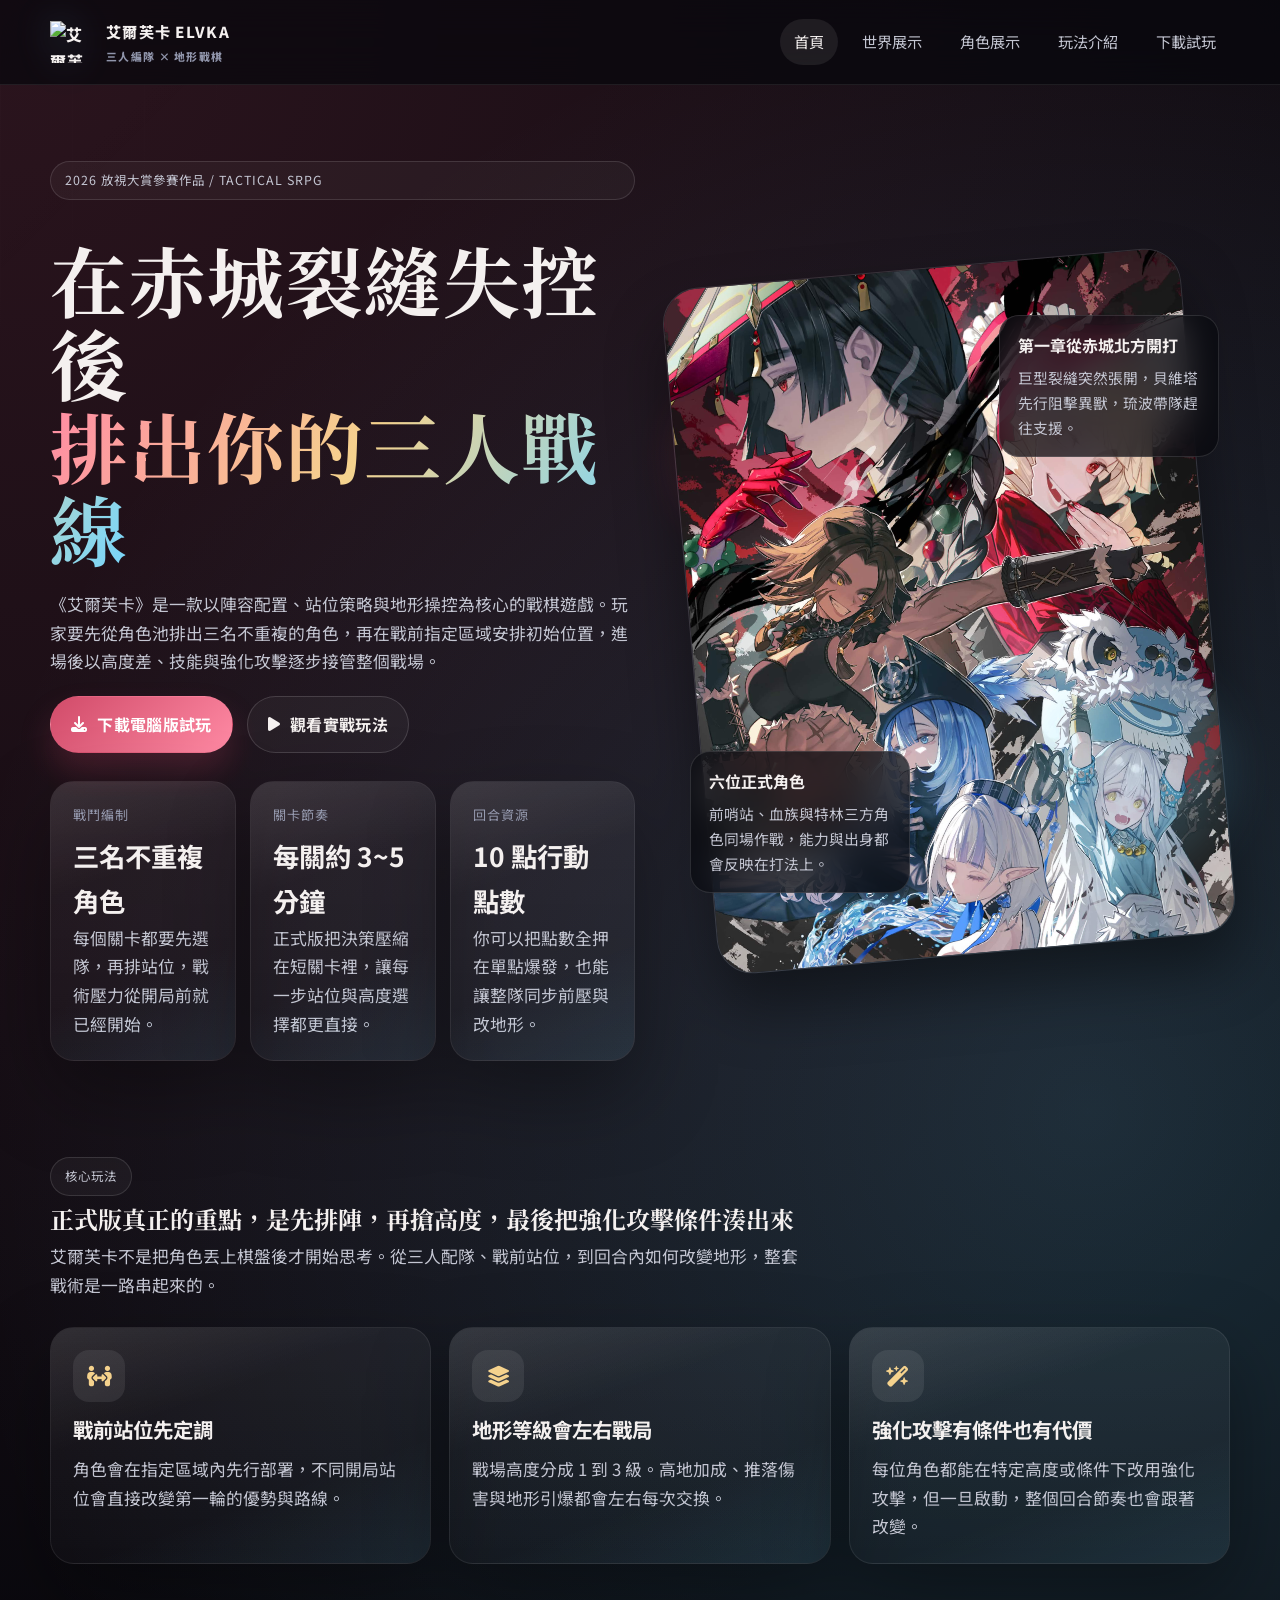
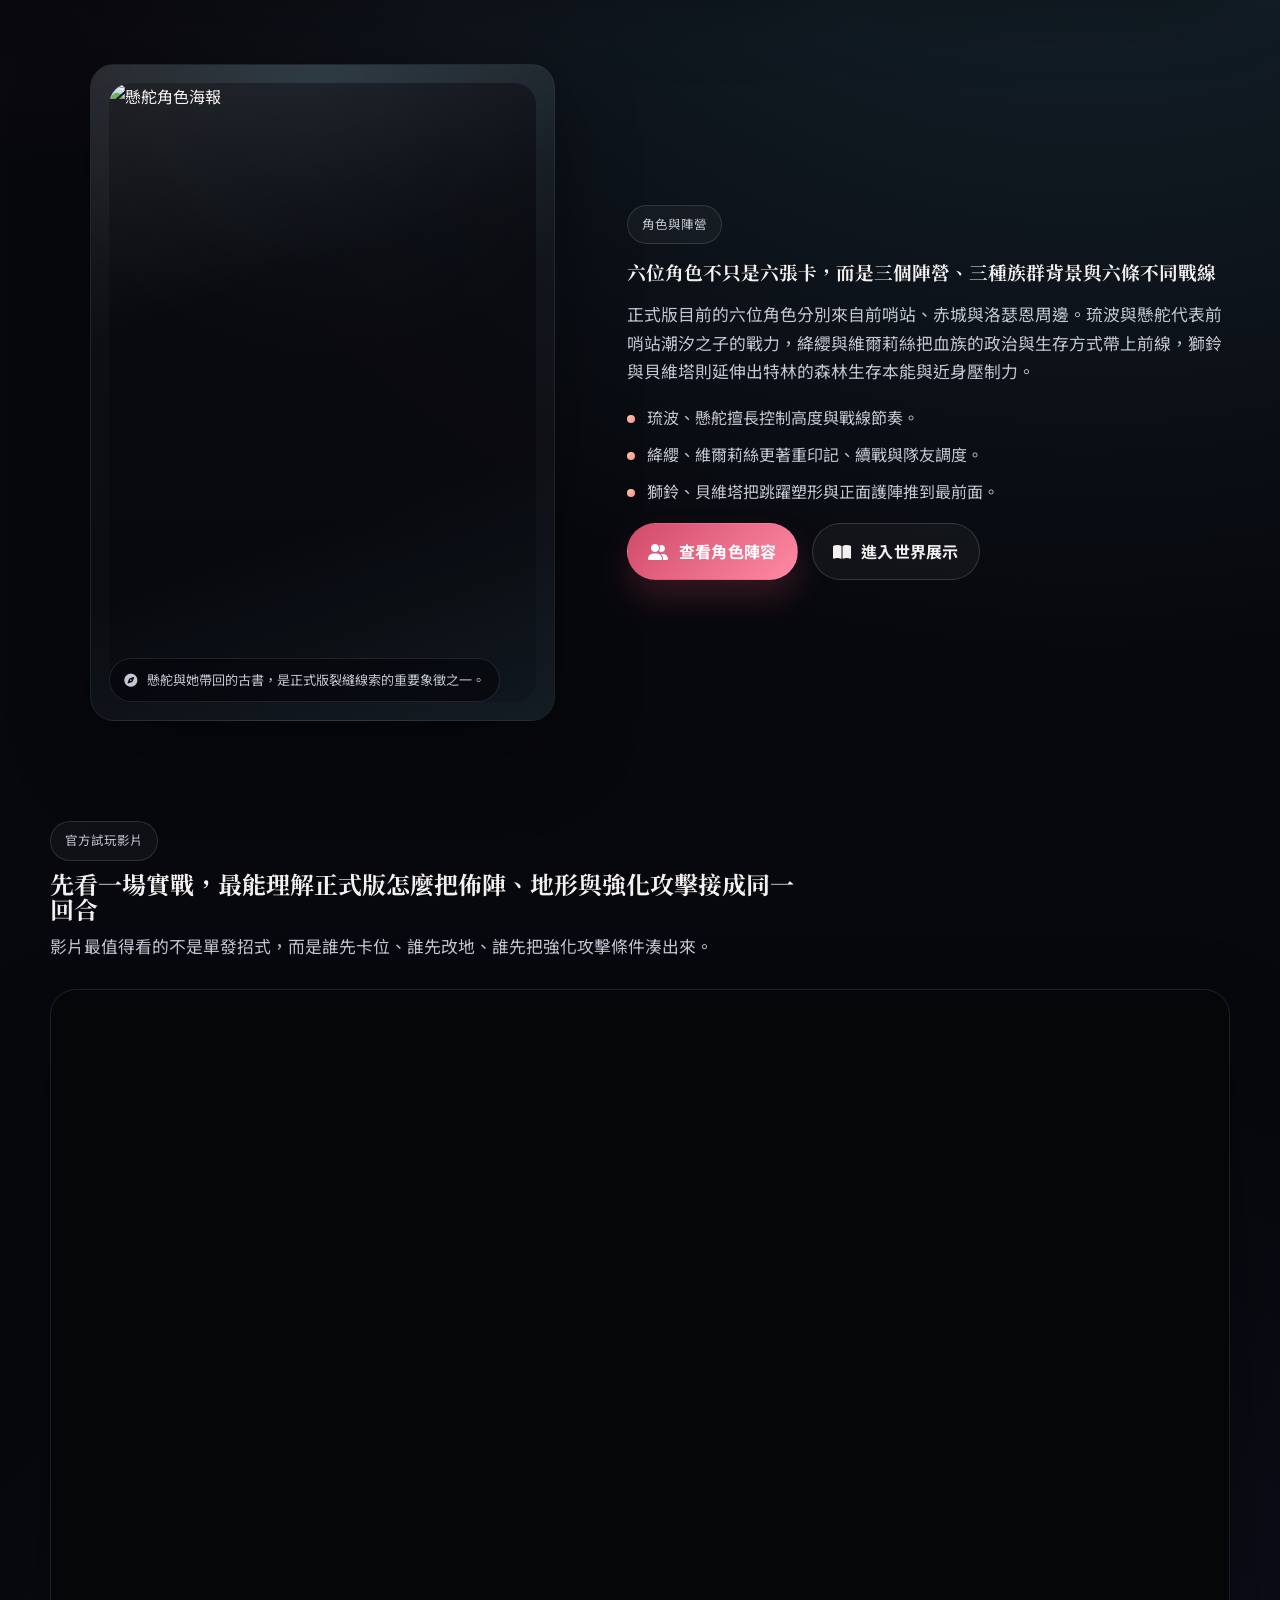
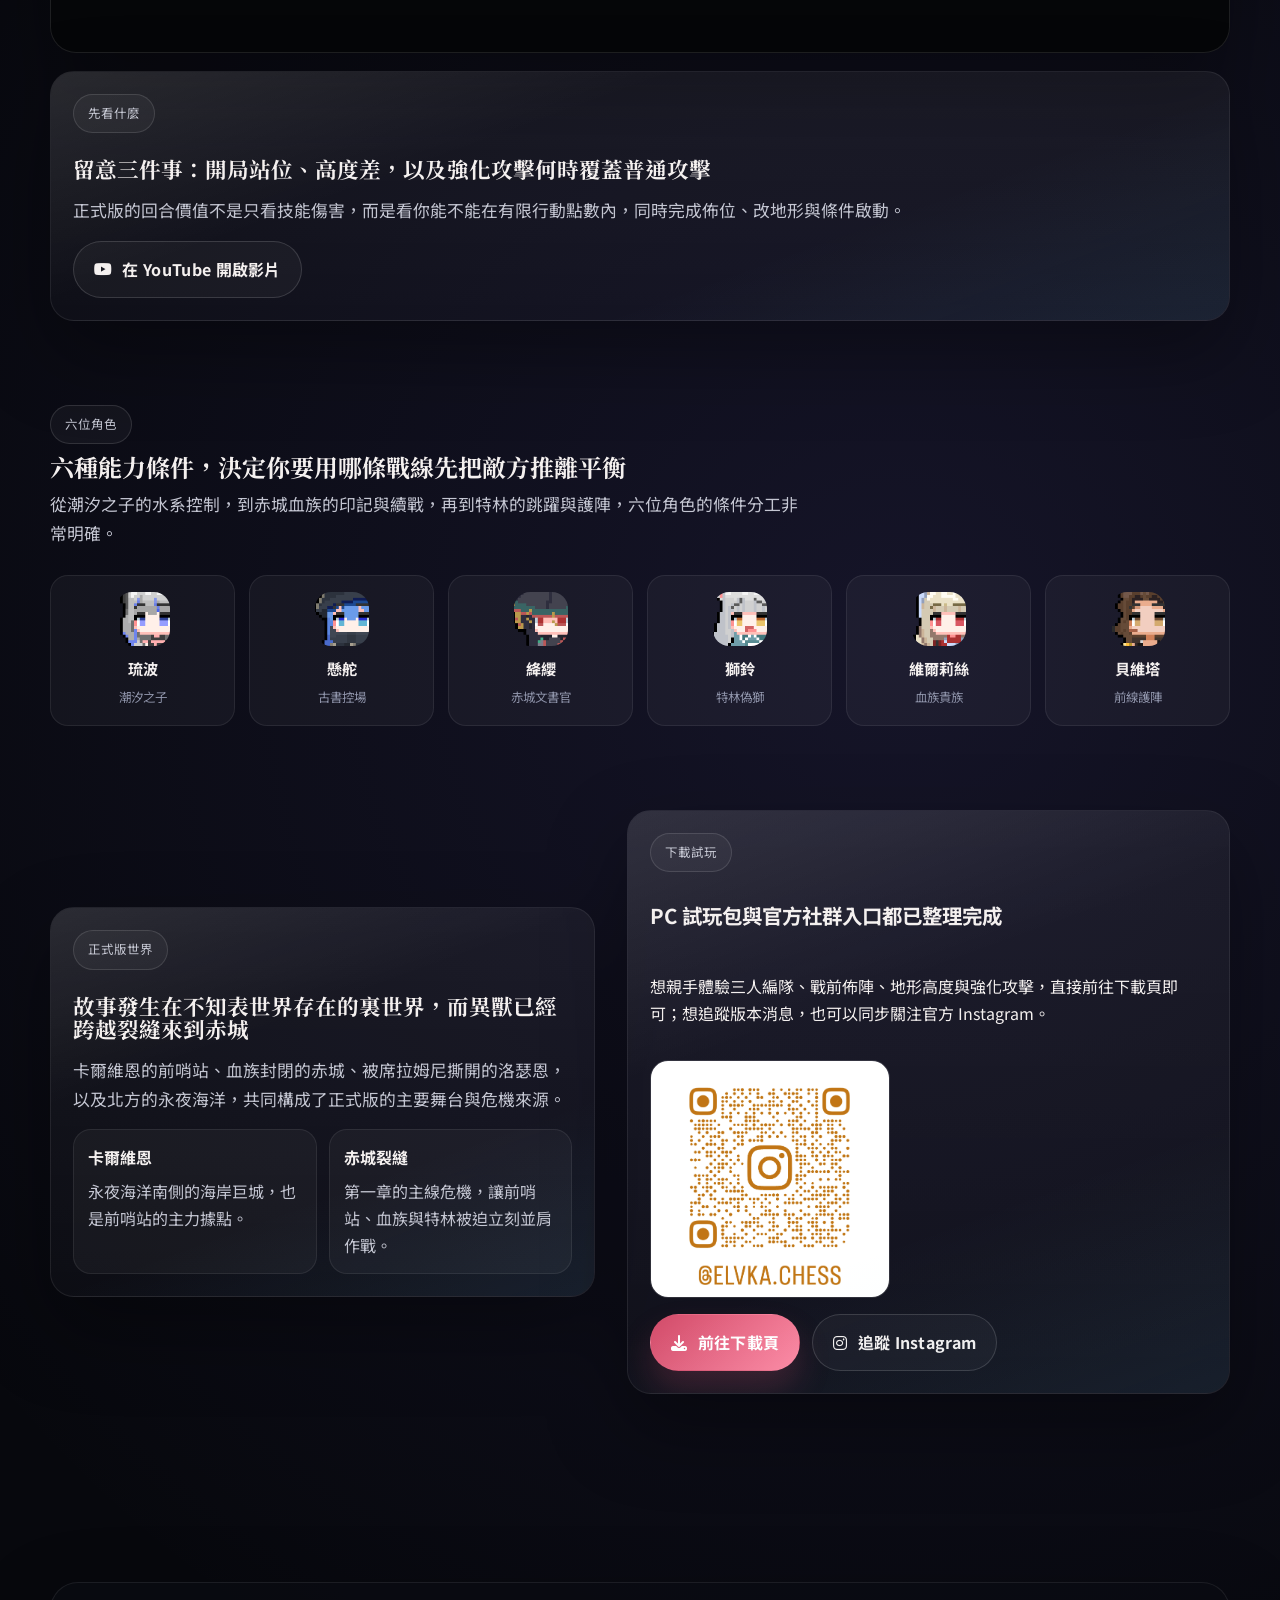
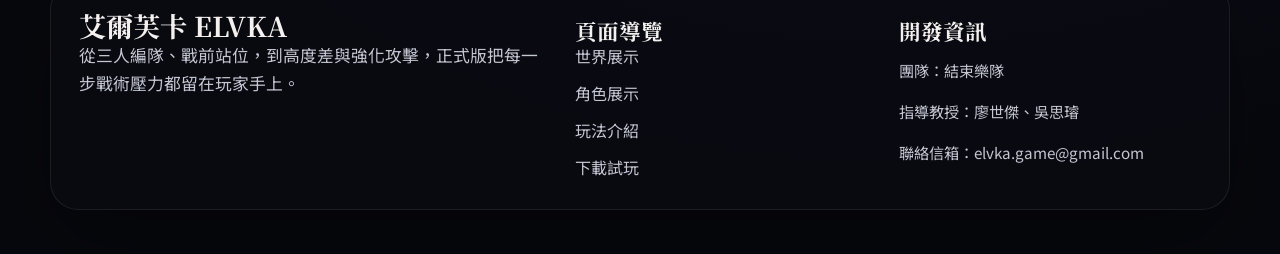
==== html/index.html @ 0c8f076e "更新" ====
<!DOCTYPE html>
<html lang="zh-TW">
<head>
    <meta charset="UTF-8">
    <meta name="viewport" content="width=device-width, initial-scale=1.0">
    <title>艾爾芙卡 | 三人編隊、站位策略與地形操控的戰棋遊戲</title>
    <meta name="description" content="艾爾芙卡是以三人編隊、戰前站位、地形高度、強化攻擊與行動點數為核心的 PC 戰棋遊戲，故事從赤城北方的巨型裂縫爆發開始。">
    <link rel="icon" href="favicon.ico">
    <link rel="stylesheet" href="assets/css/elvka-refresh.css">
    <link rel="stylesheet" href="https://cdnjs.cloudflare.com/ajax/libs/font-awesome/6.7.2/css/all.min.css">
</head>
<body class="site-body home-page">
    <div class="site-shell">
        <header class="site-header">
            <div class="container header-inner">
                <a class="brand" href="index.html">
                    <img src="assets/images/logo.png" alt="艾爾芙卡標誌">
                    <span class="brand-text">
                        <span class="brand-title">艾爾芙卡 ELVKA</span>
                        <span class="brand-subtitle">三人編隊 × 地形戰棋</span>
                    </span>
                </a>
                <nav class="site-nav" aria-label="主要導覽">
                    <a class="is-active" href="index.html">首頁</a>
                    <a href="world.html">世界展示</a>
                    <a href="characters.html">角色展示</a>
                    <a href="gameplay.html">玩法介紹</a>
                    <a href="download.html">下載試玩</a>
                </nav>
            </div>
        </header>

        <main>
            <section class="hero-section">
                <div class="container hero-grid">
                    <div class="hero-copy">
                        <span class="eyebrow">2026 放視大賞參賽作品 / Tactical SRPG</span>
                        <h1 class="display-title">在赤城裂縫失控後<br><span class="accent">排出你的三人戰線</span></h1>
                        <p class="lead-copy">《艾爾芙卡》是一款以陣容配置、站位策略與地形操控為核心的戰棋遊戲。玩家要先從角色池排出三名不重複的角色，再在戰前指定區域安排初始位置，進場後以高度差、技能與強化攻擊逐步接管整個戰場。</p>
                        <div class="hero-actions">
                            <a class="btn" href="download.html"><i class="fa-solid fa-download"></i>下載電腦版試玩</a>
                            <a class="btn btn-secondary" href="gameplay.html"><i class="fa-solid fa-play"></i>觀看實戰玩法</a>
                        </div>
                        <div class="stat-strip">
                            <article class="stat-card">
                                <div class="stat-label">戰鬥編制</div>
                                <div class="stat-value">三名不重複角色</div>
                                <p class="lead-copy">每個關卡都要先選隊，再排站位，戰術壓力從開局前就已經開始。</p>
                            </article>
                            <article class="stat-card">
                                <div class="stat-label">關卡節奏</div>
                                <div class="stat-value">每關約 3~5 分鐘</div>
                                <p class="lead-copy">正式版把決策壓縮在短關卡裡，讓每一步站位與高度選擇都更直接。</p>
                            </article>
                            <article class="stat-card">
                                <div class="stat-label">回合資源</div>
                                <div class="stat-value">10 點行動點數</div>
                                <p class="lead-copy">你可以把點數全押在單點爆發，也能讓整隊同步前壓與改地形。</p>
                            </article>
                        </div>
                    </div>

                    <div class="visual-stage" aria-label="艾爾芙卡主視覺">
                        <div class="visual-frame">
                            <img src="assets/images/elvka/hero-main.jpg" alt="艾爾芙卡六位角色主視覺">
                        </div>
                        <aside class="floating-note is-top">
                            <strong>第一章從赤城北方開打</strong>
                            <p>巨型裂縫突然張開，貝維塔先行阻擊異獸，琉波帶隊趕往支援。</p>
                        </aside>
                        <aside class="floating-note is-bottom">
                            <strong>六位正式角色</strong>
                            <p>前哨站、血族與特林三方角色同場作戰，能力與出身都會反映在打法上。</p>
                        </aside>
                    </div>
                </div>
            </section>

            <section class="section">
                <div class="container">
                    <div class="section-heading">
                        <span class="section-kicker">核心玩法</span>
                        <h2>正式版真正的重點，是先排陣，再搶高度，最後把強化攻擊條件湊出來</h2>
                        <p>艾爾芙卡不是把角色丟上棋盤後才開始思考。從三人配隊、戰前站位，到回合內如何改變地形，整套戰術是一路串起來的。</p>
                    </div>

                    <div class="feature-grid">
                        <article class="info-card">
                            <div class="card-icon"><i class="fa-solid fa-people-arrows-left-right"></i></div>
                            <h3>戰前站位先定調</h3>
                            <p>角色會在指定區域內先行部署，不同開局站位會直接改變第一輪的優勢與路線。</p>
                        </article>
                        <article class="info-card">
                            <div class="card-icon"><i class="fa-solid fa-layer-group"></i></div>
                            <h3>地形等級會左右戰局</h3>
                            <p>戰場高度分成 1 到 3 級。高地加成、推落傷害與地形引爆都會左右每次交換。</p>
                        </article>
                        <article class="info-card">
                            <div class="card-icon"><i class="fa-solid fa-wand-magic-sparkles"></i></div>
                            <h3>強化攻擊有條件也有代價</h3>
                            <p>每位角色都能在特定高度或條件下改用強化攻擊，但一旦啟動，整個回合節奏也會跟著改變。</p>
                        </article>
                    </div>
                </div>
            </section>

            <section class="section">
                <div class="container feature-split">
                    <div class="media-stack">
                        <figure class="art-card poster-card-full">
                            <img src="assets/images/elvka/xuanduo-poster.jpg" alt="懸舵角色海報">
                            <figcaption class="art-caption"><i class="fa-solid fa-compass"></i>懸舵與她帶回的古書，是正式版裂縫線索的重要象徵之一。</figcaption>
                        </figure>
                    </div>

                    <div class="media-copy">
                        <span class="section-kicker">角色與陣營</span>
                        <h3>六位角色不只是六張卡，而是三個陣營、三種族群背景與六條不同戰線</h3>
                        <p>正式版目前的六位角色分別來自前哨站、赤城與洛瑟恩周邊。琉波與懸舵代表前哨站潮汐之子的戰力，絳纓與維爾莉絲把血族的政治與生存方式帶上前線，獅鈴與貝維塔則延伸出特林的森林生存本能與近身壓制力。</p>
                        <ul class="bullet-list">
                            <li>琉波、懸舵擅長控制高度與戰線節奏。</li>
                            <li>絳纓、維爾莉絲更著重印記、續戰與隊友調度。</li>
                            <li>獅鈴、貝維塔把跳躍塑形與正面護陣推到最前面。</li>
                        </ul>
                        <div class="hero-actions">
                            <a class="btn" href="characters.html"><i class="fa-solid fa-user-group"></i>查看角色陣容</a>
                            <a class="btn btn-secondary" href="world.html"><i class="fa-solid fa-book-open"></i>進入世界展示</a>
                        </div>
                    </div>
                </div>
            </section>

            <section class="section">
                <div class="container">
                    <div class="section-heading">
                        <span class="section-kicker">官方試玩影片</span>
                        <h2>先看一場實戰，最能理解正式版怎麼把佈陣、地形與強化攻擊接成同一回合</h2>
                        <p>影片最值得看的不是單發招式，而是誰先卡位、誰先改地、誰先把強化攻擊條件湊出來。</p>
                    </div>

                    <div class="video-showcase">
                        <div class="video-frame">
                            <iframe src="https://www.youtube-nocookie.com/embed/glb0d_-3Oug?rel=0" title="艾爾芙卡官方試玩影片" allow="accelerometer; autoplay; clipboard-write; encrypted-media; gyroscope; picture-in-picture" allowfullscreen></iframe>
                        </div>
                        <article class="surface-panel">
                            <span class="section-kicker">先看什麼</span>
                            <h3 class="panel-title">留意三件事：開局站位、高度差，以及強化攻擊何時覆蓋普通攻擊</h3>
                            <p class="lead-copy">正式版的回合價值不是只看技能傷害，而是看你能不能在有限行動點數內，同時完成佈位、改地形與條件啟動。</p>
                            <div class="hero-actions">
                                <a class="btn btn-secondary" href="https://www.youtube.com/watch?v=glb0d_-3Oug" target="_blank" rel="noreferrer"><i class="fa-brands fa-youtube"></i>在 YouTube 開啟影片</a>
                            </div>
                        </article>
                    </div>
                </div>
            </section>

            <section class="section">
                <div class="container">
                    <div class="section-heading">
                        <span class="section-kicker">六位角色</span>
                        <h2>六種能力條件，決定你要用哪條戰線先把敵方推離平衡</h2>
                        <p>從潮汐之子的水系控制，到赤城血族的印記與續戰，再到特林的跳躍與護陣，六位角色的條件分工非常明確。</p>
                    </div>

                    <div class="character-strip">
                        <article class="character-chip">
                            <img src="assets/images/elvka/heads/liubo_head.png" alt="琉波頭像">
                            <strong>琉波</strong>
                            <span>潮汐之子</span>
                        </article>
                        <article class="character-chip">
                            <img src="assets/images/elvka/heads/xuanduo_head.png" alt="懸舵頭像">
                            <strong>懸舵</strong>
                            <span>古書控場</span>
                        </article>
                        <article class="character-chip">
                            <img src="assets/images/elvka/heads/jiangying_head.png" alt="絳纓頭像">
                            <strong>絳纓</strong>
                            <span>赤城文書官</span>
                        </article>
                        <article class="character-chip">
                            <img src="assets/images/elvka/heads/shirin_head.png" alt="獅鈴頭像">
                            <strong>獅鈴</strong>
                            <span>特林偽獅</span>
                        </article>
                        <article class="character-chip">
                            <img src="assets/images/elvka/heads/vilis_head.png" alt="維爾莉絲頭像">
                            <strong>維爾莉絲</strong>
                            <span>血族貴族</span>
                        </article>
                        <article class="character-chip">
                            <img src="assets/images/elvka/heads/bevita_head.png" alt="貝維塔頭像">
                            <strong>貝維塔</strong>
                            <span>前線護陣</span>
                        </article>
                    </div>
                </div>
            </section>

            <section class="section">
                <div class="container cta-layout">
                    <article class="surface-panel">
                        <span class="section-kicker">正式版世界</span>
                        <h3 class="panel-title">故事發生在不知表世界存在的裏世界，而異獸已經跨越裂縫來到赤城</h3>
                        <p class="lead-copy">卡爾維恩的前哨站、血族封閉的赤城、被席拉姆尼撕開的洛瑟恩，以及北方的永夜海洋，共同構成了正式版的主要舞台與危機來源。</p>
                        <div class="surface-meta">
                            <div class="mini-note">
                                <strong>卡爾維恩</strong>
                                <p>永夜海洋南側的海岸巨城，也是前哨站的主力據點。</p>
                            </div>
                            <div class="mini-note">
                                <strong>赤城裂縫</strong>
                                <p>第一章的主線危機，讓前哨站、血族與特林被迫立刻並肩作戰。</p>
                            </div>
                        </div>
                    </article>

                    <article class="contact-panel">
                        <span class="section-kicker">下載試玩</span>
                        <h3 class="contact-title">PC 試玩包與官方社群入口都已整理完成</h3>
                        <p>想親手體驗三人編隊、戰前佈陣、地形高度與強化攻擊，直接前往下載頁即可；想追蹤版本消息，也可以同步關注官方 Instagram。</p>
                        <img class="qr-image" src="assets/images/elvka/ig-qrcode.png" alt="艾爾芙卡 Instagram QR Code">
                        <div class="contact-actions">
                            <a class="btn" href="download.html"><i class="fa-solid fa-download"></i>前往下載頁</a>
                            <a class="btn btn-secondary" href="https://www.instagram.com/elvka_game/" target="_blank" rel="noreferrer"><i class="fa-brands fa-instagram"></i>追蹤 Instagram</a>
                        </div>
                    </article>
                </div>
            </section>
        </main>

        <footer class="footer">
            <div class="container footer-panel">
                <section>
                    <h2 class="footer-title">艾爾芙卡 ELVKA</h2>
                    <p class="footer-copy">從三人編隊、戰前站位，到高度差與強化攻擊，正式版把每一步戰術壓力都留在玩家手上。</p>
                </section>
                <section>
                    <h3 class="panel-title">頁面導覽</h3>
                    <ul class="footer-links">
                        <li><a href="world.html">世界展示</a></li>
                        <li><a href="characters.html">角色展示</a></li>
                        <li><a href="gameplay.html">玩法介紹</a></li>
                        <li><a href="download.html">下載試玩</a></li>
                    </ul>
                </section>
                <section>
                    <h3 class="panel-title">開發資訊</h3>
                    <p class="footer-meta">團隊：結束樂隊</p>
                    <p class="footer-meta">指導教授：廖世傑、吳思璿</p>
                    <p class="footer-meta">聯絡信箱：elvka.game@gmail.com</p>
                </section>
            </div>
        </footer>
    </div>
</body>
</html>
---- html/assets/css/elvka-refresh.css ----
@import url('https://fonts.googleapis.com/css2?family=Noto+Sans+TC:wght@400;500;600;700;800&family=Noto+Serif+TC:wght@600;700;900&display=swap');

:root {
    --bg: #07080d;
    --bg-soft: #10131d;
    --panel: rgba(18, 20, 30, 0.88);
    --panel-strong: rgba(25, 28, 42, 0.96);
    --line: rgba(255, 255, 255, 0.08);
    --text: #f4f0ef;
    --text-muted: #c4c6d2;
    --text-soft: #9095ab;
    --crimson: #d14b69;
    --rose: #ff8aa4;
    --aqua: #74d6ff;
    --gold: #f5d28d;
    --violet: #7d6ff0;
    --shadow: 0 32px 80px rgba(0, 0, 0, 0.35);
    --radius-xl: 32px;
    --radius-lg: 24px;
    --radius-md: 18px;
    --radius-sm: 12px;
    --container: min(1180px, calc(100vw - 40px));
    --header-height: 84px;
    --transition: 220ms ease;
}

*,
*::before,
*::after {
    box-sizing: border-box;
}

html {
    scroll-behavior: smooth;
}

body {
    margin: 0;
    min-height: 100vh;
    background:
        radial-gradient(circle at top left, rgba(209, 75, 105, 0.18), transparent 34%),
        radial-gradient(circle at 85% 22%, rgba(116, 214, 255, 0.18), transparent 28%),
        radial-gradient(circle at 70% 76%, rgba(125, 111, 240, 0.12), transparent 30%),
        var(--bg);
    color: var(--text);
    font-family: 'Noto Sans TC', sans-serif;
    line-height: 1.7;
}

body::before {
    content: '';
    position: fixed;
    inset: 0;
    background:
        linear-gradient(135deg, rgba(255, 255, 255, 0.03), transparent 22%),
        repeating-linear-gradient(90deg, rgba(255, 255, 255, 0.02) 0, rgba(255, 255, 255, 0.02) 1px, transparent 1px, transparent 72px);
    opacity: 0.28;
    pointer-events: none;
    z-index: 0;
}

body.page-characters {
    background:
        radial-gradient(circle at top left, rgba(116, 214, 255, 0.16), transparent 34%),
        radial-gradient(circle at 78% 24%, rgba(209, 75, 105, 0.18), transparent 28%),
        radial-gradient(circle at 70% 76%, rgba(245, 210, 141, 0.14), transparent 30%),
        var(--bg);
}

body.page-world {
    background:
        radial-gradient(circle at top left, rgba(125, 111, 240, 0.18), transparent 34%),
        radial-gradient(circle at 78% 24%, rgba(209, 75, 105, 0.14), transparent 28%),
        radial-gradient(circle at 70% 76%, rgba(116, 214, 255, 0.16), transparent 30%),
        var(--bg);
}

body.page-gameplay {
    background:
        radial-gradient(circle at top left, rgba(245, 210, 141, 0.14), transparent 34%),
        radial-gradient(circle at 78% 24%, rgba(116, 214, 255, 0.16), transparent 28%),
        radial-gradient(circle at 70% 76%, rgba(209, 75, 105, 0.18), transparent 30%),
        var(--bg);
}

body.page-download {
    background:
        radial-gradient(circle at top left, rgba(209, 75, 105, 0.14), transparent 34%),
        radial-gradient(circle at 78% 24%, rgba(245, 210, 141, 0.15), transparent 28%),
        radial-gradient(circle at 70% 76%, rgba(116, 214, 255, 0.16), transparent 30%),
        var(--bg);
}

a {
    color: inherit;
    text-decoration: none;
}

img {
    display: block;
    max-width: 100%;
}

button,
input,
textarea,
select {
    font: inherit;
}

.site-shell {
    position: relative;
    z-index: 1;
}

.container {
    width: var(--container);
    margin: 0 auto;
}

.site-header {
    position: sticky;
    top: 0;
    z-index: 20;
    backdrop-filter: blur(20px);
    background: rgba(7, 8, 13, 0.72);
    border-bottom: 1px solid var(--line);
}

.header-inner {
    min-height: var(--header-height);
    display: flex;
    align-items: center;
    justify-content: space-between;
    gap: 24px;
}

.brand {
    display: inline-flex;
    align-items: center;
    gap: 14px;
    font-weight: 800;
    letter-spacing: 0.08em;
    text-transform: uppercase;
}

.brand img {
    width: 42px;
    height: 42px;
    object-fit: contain;
    filter: drop-shadow(0 0 18px rgba(116, 214, 255, 0.24));
}

.brand-text {
    display: grid;
    gap: 2px;
}

.brand-title {
    font-size: 0.95rem;
}

.brand-subtitle {
    color: var(--text-soft);
    font-size: 0.68rem;
    letter-spacing: 0.12em;
}

.site-nav {
    display: flex;
    align-items: center;
    gap: 10px;
    flex-wrap: wrap;
    justify-content: flex-end;
}

.site-nav a {
    padding: 10px 14px;
    border-radius: 999px;
    color: var(--text-muted);
    font-size: 0.95rem;
    transition: color var(--transition), background var(--transition), transform var(--transition);
}

.site-nav a:hover,
.site-nav a.is-active {
    color: var(--text);
    background: rgba(255, 255, 255, 0.08);
}

main {
    padding-bottom: 120px;
}

.hero-section,
.page-hero {
    padding: 76px 0 54px;
}

.hero-grid,
.split-layout,
.feature-split,
.cta-layout,
.download-layout {
    display: grid;
    gap: 32px;
}

.hero-grid {
    align-items: center;
    grid-template-columns: minmax(0, 1.02fr) minmax(320px, 0.98fr);
}

.eyebrow,
.section-kicker,
.badge-pill,
.status-pill {
    display: inline-flex;
    align-items: center;
    gap: 8px;
    border: 1px solid rgba(255, 255, 255, 0.12);
    background: rgba(255, 255, 255, 0.04);
    border-radius: 999px;
    color: var(--text-muted);
    padding: 8px 14px;
    font-size: 0.78rem;
    letter-spacing: 0.08em;
    text-transform: uppercase;
}

.display-title,
.page-title,
.section-heading h2,
.media-copy h3,
.panel-title,
.cta-copy h2,
.footer-title {
    margin: 0;
    font-family: 'Noto Serif TC', serif;
    line-height: 1.08;
}

.display-title {
    margin-top: 18px;
    font-size: clamp(3rem, 6vw, 5.7rem);
    letter-spacing: 0.02em;
}

.display-title .accent,
.page-title .accent,
.gradient-text {
    background: linear-gradient(120deg, var(--rose), var(--gold), var(--aqua));
    -webkit-background-clip: text;
    background-clip: text;
    color: transparent;
}

.lead-copy,
.page-lead,
.section-heading p,
.media-copy p,
.info-card p,
.platform-card p,
.footer-copy,
.timeline-copy {
    color: var(--text-muted);
    font-size: 1.05rem;
    margin: 0;
}

.hero-copy {
    display: grid;
    gap: 20px;
}

.hero-actions,
.page-actions,
.footer-actions {
    display: flex;
    gap: 14px;
    flex-wrap: wrap;
}

.btn {
    display: inline-flex;
    align-items: center;
    gap: 10px;
    padding: 14px 20px;
    border-radius: 999px;
    border: 1px solid transparent;
    background: linear-gradient(135deg, var(--crimson), var(--rose));
    color: #fff;
    font-weight: 700;
    letter-spacing: 0.02em;
    box-shadow: 0 18px 32px rgba(209, 75, 105, 0.22);
    transition: transform var(--transition), box-shadow var(--transition), border-color var(--transition), background var(--transition);
}

.btn:hover {
    transform: translateY(-2px);
    box-shadow: 0 22px 36px rgba(209, 75, 105, 0.28);
}

.btn-secondary {
    background: rgba(255, 255, 255, 0.04);
    color: var(--text);
    border-color: rgba(255, 255, 255, 0.14);
    box-shadow: none;
}

.btn-secondary:hover {
    border-color: rgba(116, 214, 255, 0.3);
    box-shadow: 0 18px 32px rgba(0, 0, 0, 0.18);
}

.stat-strip,
.metric-grid,
.tag-list,
.swatch-row {
    display: grid;
    gap: 14px;
}

.stat-strip {
    margin-top: 8px;
    grid-template-columns: repeat(3, minmax(0, 1fr));
}

.stat-card,
.info-card,
.roster-card,
.platform-card,
.timeline-step,
.skill-card,
.art-card,
.contact-panel,
.note-card,
.world-card,
.qte-card,
.surface-panel,
.quote-panel {
    position: relative;
    overflow: hidden;
    border-radius: var(--radius-lg);
    border: 1px solid var(--line);
    background: linear-gradient(180deg, rgba(255, 255, 255, 0.05), rgba(255, 255, 255, 0.02));
    box-shadow: var(--shadow);
}

.stat-card,
.info-card,
.platform-card,
.timeline-step,
.contact-panel,
.note-card,
.world-card,
.qte-card,
.surface-panel,
.quote-panel {
    padding: 22px;
}

.stat-card::before,
.info-card::before,
.roster-card::before,
.platform-card::before,
.timeline-step::before,
.skill-card::before,
.art-card::before,
.contact-panel::before,
.note-card::before,
.world-card::before,
.qte-card::before,
.surface-panel::before,
.quote-panel::before {
    content: '';
    position: absolute;
    inset: 0;
    background: linear-gradient(160deg, rgba(255, 255, 255, 0.09), transparent 34%, transparent 66%, rgba(116, 214, 255, 0.08));
    pointer-events: none;
}

.stat-label,
.mini-label,
.timeline-label {
    color: var(--text-soft);
    font-size: 0.82rem;
    letter-spacing: 0.08em;
    text-transform: uppercase;
}

.stat-value,
.panel-title,
.timeline-title,
.contact-title,
.card-title {
    position: relative;
    z-index: 1;
    margin-top: 8px;
    font-size: 1.35rem;
    font-weight: 700;
}

.stat-value {
    font-size: 1.65rem;
}

.visual-stage {
    position: relative;
    min-height: 640px;
    display: grid;
    place-items: center;
}

.visual-stage::before,
.visual-stage::after {
    content: '';
    position: absolute;
    border-radius: 999px;
    filter: blur(24px);
    opacity: 0.72;
}

.visual-stage::before {
    inset: 16% auto auto 2%;
    width: 160px;
    height: 160px;
    background: rgba(209, 75, 105, 0.34);
}

.visual-stage::after {
    inset: auto 0 12% auto;
    width: 200px;
    height: 200px;
    background: rgba(116, 214, 255, 0.24);
}

.visual-frame {
    position: relative;
    width: min(100%, 520px);
    border-radius: 36px;
    overflow: hidden;
    transform: rotate(-5deg);
    border: 1px solid rgba(255, 255, 255, 0.12);
    box-shadow: 0 34px 60px rgba(0, 0, 0, 0.42);
}

.visual-frame img {
    width: 100%;
    aspect-ratio: 4 / 5.3;
    object-fit: cover;
}

.floating-note {
    position: absolute;
    z-index: 2;
    max-width: 220px;
    padding: 16px 18px;
    border-radius: 20px;
    border: 1px solid rgba(255, 255, 255, 0.12);
    background: rgba(8, 9, 14, 0.72);
    backdrop-filter: blur(18px);
}

.floating-note strong {
    display: block;
    margin-bottom: 6px;
    font-size: 1rem;
}

.floating-note p {
    margin: 0;
    color: var(--text-muted);
    font-size: 0.92rem;
}

.floating-note.is-top {
    top: 7%;
    right: 2%;
}

.floating-note.is-bottom {
    left: 4%;
    bottom: 9%;
}

.section {
    padding: 42px 0;
}

.section-heading {
    display: grid;
    gap: 10px;
    margin-bottom: 28px;
    max-width: 760px;
}

.section-kicker {
    width: fit-content;
}

.feature-grid,
.roster-preview,
.world-grid,
.qte-grid,
.platform-grid,
.skill-grid,
.contact-grid,
.metric-grid {
    display: grid;
    gap: 18px;
}

.feature-grid,
.metric-grid {
    grid-template-columns: repeat(3, minmax(0, 1fr));
}

.roster-preview,
.skill-grid {
    grid-template-columns: repeat(3, minmax(0, 1fr));
}

.world-grid,
.qte-grid,
.platform-grid,
.contact-grid {
    grid-template-columns: repeat(2, minmax(0, 1fr));
}

.info-card h3,
.world-card h3,
.qte-card h3,
.platform-card h3,
.contact-title {
    position: relative;
    z-index: 1;
    margin: 10px 0 8px;
    font-size: 1.28rem;
}

.card-icon {
    position: relative;
    z-index: 1;
    width: 52px;
    height: 52px;
    display: grid;
    place-items: center;
    border-radius: 16px;
    background: rgba(255, 255, 255, 0.08);
    color: var(--gold);
    font-size: 1.3rem;
}

.feature-split,
.split-layout,
.cta-layout,
.download-layout {
    grid-template-columns: minmax(0, 0.95fr) minmax(280px, 1.05fr);
    align-items: center;
}

.media-stack {
    display: grid;
    gap: 18px;
}

.art-card {
    min-height: 220px;
}

.art-card img {
    width: 100%;
    height: 100%;
    object-fit: cover;
}

.art-card.tall {
    min-height: 440px;
}

.art-card.tall img {
    aspect-ratio: 4 / 5;
}

.art-caption {
    position: absolute;
    left: 18px;
    right: 18px;
    bottom: 18px;
    z-index: 1;
    display: inline-flex;
    align-items: center;
    gap: 10px;
    width: fit-content;
    max-width: calc(100% - 36px);
    padding: 10px 14px;
    border-radius: 999px;
    background: rgba(7, 8, 13, 0.76);
    border: 1px solid rgba(255, 255, 255, 0.1);
    color: var(--text-muted);
    font-size: 0.82rem;
}

.media-copy {
    display: grid;
    gap: 18px;
}

.bullet-list,
.footer-links,
.system-list {
    display: grid;
    gap: 10px;
    padding: 0;
    margin: 0;
    list-style: none;
}

.bullet-list li,
.footer-links li,
.system-list li {
    color: var(--text-muted);
}

.bullet-list li {
    position: relative;
    padding-left: 20px;
}

.bullet-list li::before {
    content: '';
    position: absolute;
    top: 11px;
    left: 0;
    width: 8px;
    height: 8px;
    border-radius: 999px;
    background: linear-gradient(135deg, var(--gold), var(--rose));
}

.note-grid {
    display: grid;
    gap: 16px;
    grid-template-columns: repeat(2, minmax(0, 1fr));
}

.character-grid {
    display: grid;
    gap: 24px;
    grid-template-columns: repeat(2, minmax(0, 1fr));
}

.roster-card {
    display: grid;
    gap: 18px;
    padding: 22px;
}

.roster-header {
    position: relative;
    z-index: 1;
    display: grid;
    grid-template-columns: 64px minmax(0, 1fr);
    gap: 16px;
    align-items: center;
}

.roster-head {
    width: 64px;
    height: 64px;
    border-radius: 18px;
    overflow: hidden;
    background: rgba(255, 255, 255, 0.06);
    border: 1px solid rgba(255, 255, 255, 0.12);
}

.roster-head img {
    width: 100%;
    height: 100%;
    object-fit: cover;
}

.roster-name {
    margin: 0;
    font-size: 1.4rem;
    font-family: 'Noto Serif TC', serif;
}

.roster-name span {
    display: block;
    margin-top: 4px;
    color: var(--text-soft);
    font-family: 'Noto Sans TC', sans-serif;
    font-size: 0.84rem;
    letter-spacing: 0.12em;
    text-transform: uppercase;
}

.roster-art {
    position: relative;
    z-index: 1;
    border-radius: 24px;
    overflow: hidden;
    background: radial-gradient(circle at top, rgba(255, 255, 255, 0.08), transparent 46%), rgba(7, 8, 13, 0.7);
}

.roster-art img {
    width: 100%;
    aspect-ratio: 3 / 4;
    object-fit: contain;
    padding: 12px;
}

.tag-list {
    position: relative;
    z-index: 1;
    grid-template-columns: repeat(3, minmax(0, 1fr));
}

.tag-list span,
.mini-chip {
    display: inline-flex;
    align-items: center;
    justify-content: center;
    padding: 8px 10px;
    border-radius: 999px;
    background: rgba(255, 255, 255, 0.06);
    border: 1px solid rgba(255, 255, 255, 0.1);
    color: var(--text-muted);
    font-size: 0.84rem;
    text-align: center;
}

.character-strip {
    display: grid;
    gap: 14px;
    grid-template-columns: repeat(6, minmax(0, 1fr));
}

.character-chip {
    padding: 16px;
    border-radius: var(--radius-md);
    background: rgba(255, 255, 255, 0.04);
    border: 1px solid rgba(255, 255, 255, 0.08);
    text-align: center;
}

.character-chip img {
    width: 54px;
    height: 54px;
    margin: 0 auto 10px;
    border-radius: 16px;
    object-fit: cover;
}

.character-chip strong {
    display: block;
    font-size: 0.95rem;
}

.character-chip span {
    color: var(--text-soft);
    font-size: 0.78rem;
}

.timeline {
    display: grid;
    gap: 18px;
}

.timeline-step {
    display: grid;
    gap: 10px;
    grid-template-columns: 64px minmax(0, 1fr);
    align-items: start;
}

.timeline-index {
    position: relative;
    z-index: 1;
    width: 64px;
    height: 64px;
    display: grid;
    place-items: center;
    border-radius: 20px;
    background: rgba(255, 255, 255, 0.08);
    color: var(--gold);
    font-size: 1.5rem;
    font-weight: 800;
}

.timeline-copy {
    position: relative;
    z-index: 1;
}

.timeline-title {
    margin: 2px 0 8px;
    font-size: 1.25rem;
}

.skill-card {
    padding: 14px;
}

.skill-card img {
    width: 100%;
    aspect-ratio: 4 / 3;
    object-fit: cover;
    border-radius: 18px;
}

.skill-card h3,
.skill-card p {
    position: relative;
    z-index: 1;
}

.skill-card h3 {
    margin: 14px 4px 8px;
    font-size: 1.1rem;
}

.skill-card p {
    margin: 0 4px 4px;
    color: var(--text-muted);
}

.motion-gallery {
    display: grid;
    gap: 22px;
}

.motion-group {
    display: grid;
    gap: 22px;
}

.motion-group-head {
    position: relative;
    z-index: 1;
    display: grid;
    gap: 10px;
}

.motion-group-head .lead-copy {
    margin: 0;
}

.motion-grid {
    position: relative;
    z-index: 1;
    display: grid;
    gap: 16px;
    grid-template-columns: repeat(3, minmax(0, 1fr));
}

.motion-card {
    display: grid;
    gap: 12px;
    min-height: 0;
    padding: 14px;
    border-radius: 22px;
    border: 1px solid rgba(255, 255, 255, 0.08);
    background: rgba(255, 255, 255, 0.04);
}

.motion-frame {
    overflow: hidden;
    border-radius: 18px;
    background: radial-gradient(circle at top, rgba(255, 255, 255, 0.08), transparent 44%), rgba(7, 8, 13, 0.76);
    aspect-ratio: 4 / 5;
}

.motion-frame img {
    display: block;
    width: 100%;
    height: 100%;
    object-fit: contain;
}

.motion-card figcaption {
    display: grid;
    gap: 4px;
}

.motion-card strong {
    font-size: 1rem;
}

.motion-card span {
    color: var(--text-muted);
    font-size: 0.82rem;
    line-height: 1.45;
    word-break: break-word;
}

.quote-panel {
    padding: 30px;
}

.quote-panel p {
    position: relative;
    z-index: 1;
    font-family: 'Noto Serif TC', serif;
    font-size: clamp(1.4rem, 3vw, 2rem);
    line-height: 1.5;
    margin: 0;
}

.quote-panel span {
    position: relative;
    z-index: 1;
    display: block;
    margin-top: 14px;
    color: var(--text-soft);
}

.surface-panel {
    display: grid;
    gap: 16px;
}

.surface-meta {
    display: grid;
    gap: 12px;
    grid-template-columns: repeat(2, minmax(0, 1fr));
}

.mini-note {
    position: relative;
    z-index: 1;
    padding: 14px;
    border-radius: 18px;
    background: rgba(255, 255, 255, 0.04);
    border: 1px solid rgba(255, 255, 255, 0.08);
}

.mini-note strong {
    display: block;
    margin-bottom: 6px;
}

.mini-note p {
    margin: 0;
    color: var(--text-muted);
}

.swatch-row {
    grid-template-columns: repeat(4, minmax(0, 1fr));
}

.swatch {
    position: relative;
    min-height: 144px;
    border-radius: 22px;
    border: 1px solid rgba(255, 255, 255, 0.08);
    overflow: hidden;
}

.swatch span {
    position: absolute;
    left: 14px;
    bottom: 12px;
    color: rgba(255, 255, 255, 0.86);
    font-weight: 700;
    letter-spacing: 0.04em;
}

.swatch-crimson {
    background: linear-gradient(135deg, #22070c, #c12a59 85%);
}

.swatch-aqua {
    background: linear-gradient(135deg, #081421, #64d8ff 85%);
}

.swatch-violet {
    background: linear-gradient(135deg, #10071e, #7d6ff0 85%);
}

.swatch-ivory {
    background: linear-gradient(135deg, #281f1c, #f5d28d 85%);
}

.contact-panel {
    display: grid;
    gap: 16px;
}

.contact-panel img.qr-image {
    width: min(100%, 240px);
    border-radius: 18px;
    border: 1px solid rgba(255, 255, 255, 0.12);
}

.contact-actions {
    display: flex;
    gap: 12px;
    flex-wrap: wrap;
}

.status-pill {
    width: fit-content;
    color: var(--gold);
}

.status-pill.is-soon {
    color: var(--aqua);
}

.status-pill.is-paused {
    color: var(--rose);
}

.platform-card {
    display: grid;
    gap: 12px;
}

.platform-card .card-icon {
    color: var(--aqua);
}

.platform-card .mini-list {
    display: grid;
    gap: 8px;
    color: var(--text-muted);
    margin: 0;
    padding-left: 18px;
}

.footer {
    padding: 26px 0 44px;
}

.footer-panel {
    display: grid;
    gap: 22px;
    grid-template-columns: minmax(0, 1.1fr) repeat(2, minmax(0, 0.7fr));
    padding: 28px;
    border-radius: 28px;
    border: 1px solid var(--line);
    background: rgba(11, 12, 18, 0.72);
    box-shadow: var(--shadow);
}

.footer-title {
    font-size: 1.7rem;
}

.footer-copy,
.footer-links a,
.footer-meta {
    color: var(--text-muted);
}

.footer-links a:hover {
    color: var(--text);
}

.footer-meta {
    font-size: 0.95rem;
}

.page-hero {
    padding-top: 58px;
}

.page-hero-grid {
    display: grid;
    gap: 32px;
    grid-template-columns: minmax(0, 1fr) minmax(280px, 0.95fr);
    align-items: end;
}

.page-copy {
    display: grid;
    gap: 18px;
}

.page-title {
    font-size: clamp(2.7rem, 5vw, 4.6rem);
}

.page-visual {
    justify-self: end;
    width: min(100%, 460px);
}

.page-visual img {
    width: 100%;
    border-radius: 30px;
    border: 1px solid rgba(255, 255, 255, 0.12);
    box-shadow: 0 28px 54px rgba(0, 0, 0, 0.35);
}

.poster-card-full {
    min-height: 0;
    padding: 18px;
    background:
        radial-gradient(circle at top, rgba(116, 214, 255, 0.12), transparent 42%),
        linear-gradient(180deg, rgba(255, 255, 255, 0.04), rgba(255, 255, 255, 0.02));
}

.poster-card-full img {
    width: 100%;
    aspect-ratio: 4 / 5.8;
    object-fit: contain;
    border-radius: 22px;
    background: rgba(7, 8, 13, 0.6);
}

.video-showcase,
.video-grid {
    display: grid;
    gap: 18px;
}

.video-grid {
    grid-template-columns: repeat(2, minmax(0, 1fr));
}

.video-frame {
    position: relative;
    overflow: hidden;
    border-radius: 26px;
    border: 1px solid rgba(255, 255, 255, 0.1);
    background: #050608;
    box-shadow: var(--shadow);
    aspect-ratio: 16 / 9;
}

.video-frame iframe,
.video-frame video {
    display: block;
    width: 100%;
    height: 100%;
    border: 0;
    object-fit: cover;
}

.video-frame.is-embed-fallback {
    display: grid;
    place-items: center;
    padding: clamp(20px, 4vw, 36px);
    background:
        radial-gradient(circle at top left, rgba(211, 94, 94, 0.18), transparent 34%),
        radial-gradient(circle at bottom right, rgba(84, 129, 214, 0.16), transparent 30%),
        #050608;
}

.video-fallback {
    display: grid;
    gap: 14px;
    width: min(100%, 560px);
    padding: clamp(22px, 3vw, 30px);
    border-radius: 22px;
    background: rgba(10, 12, 18, 0.82);
    border: 1px solid rgba(255, 255, 255, 0.1);
}

.video-fallback-kicker {
    display: inline-flex;
    align-items: center;
    width: fit-content;
    padding: 6px 12px;
    border-radius: 999px;
    background: rgba(255, 255, 255, 0.08);
    color: var(--accent);
    font-size: 0.82rem;
    font-weight: 700;
    letter-spacing: 0.08em;
    text-transform: uppercase;
}

.video-fallback h3,
.video-fallback p {
    margin: 0;
}

.video-fallback p {
    color: var(--muted);
}

.video-card {
    display: grid;
    gap: 14px;
    padding: 18px;
}

.video-card h3,
.video-card p,
.video-card .tag-list,
.video-card .pill-row {
    position: relative;
    z-index: 1;
}

.video-card h3 {
    margin: 0;
    font-size: 1.2rem;
}

.video-card p {
    margin: 0;
    color: var(--text-muted);
}

.video-meta {
    display: flex;
    align-items: center;
    justify-content: space-between;
    gap: 12px;
    flex-wrap: wrap;
}

.video-label {
    display: inline-flex;
    align-items: center;
    gap: 8px;
    color: var(--text-soft);
    font-size: 0.84rem;
    letter-spacing: 0.08em;
    text-transform: uppercase;
}

.download-hero-actions {
    display: flex;
    gap: 14px;
    flex-wrap: wrap;
}

.download-path {
    color: var(--text-soft);
    font-size: 0.92rem;
}

.download-path strong {
    color: var(--gold);
}

.pill-row {
    display: flex;
    gap: 10px;
    flex-wrap: wrap;
}

.pill-row span {
    padding: 9px 14px;
    border-radius: 999px;
    background: rgba(255, 255, 255, 0.06);
    border: 1px solid rgba(255, 255, 255, 0.08);
    color: var(--text-muted);
    font-size: 0.9rem;
}

.divider {
    height: 1px;
    background: linear-gradient(90deg, transparent, rgba(255, 255, 255, 0.12), transparent);
    margin: 12px 0;
}

.text-link {
    color: var(--aqua);
}

.text-link:hover {
    color: var(--gold);
}

@media (max-width: 1080px) {
    .hero-grid,
    .feature-split,
    .split-layout,
    .cta-layout,
    .download-layout,
    .page-hero-grid {
        grid-template-columns: 1fr;
    }

    .page-visual,
    .visual-frame {
        justify-self: start;
    }

    .visual-stage {
        min-height: 560px;
    }

    .feature-grid,
    .metric-grid,
    .roster-preview,
    .skill-grid,
    .motion-grid,
    .character-grid,
    .footer-panel {
        grid-template-columns: repeat(2, minmax(0, 1fr));
    }

    .video-grid {
        grid-template-columns: 1fr;
    }

    .character-strip {
        grid-template-columns: repeat(3, minmax(0, 1fr));
    }
}

@media (max-width: 820px) {
    :root {
        --container: min(100vw - 28px, 100%);
    }

    .header-inner {
        padding: 16px 0;
        align-items: flex-start;
    }

    .site-nav {
        justify-content: flex-start;
    }

    .hero-section,
    .page-hero {
        padding-top: 46px;
    }

    .display-title {
        font-size: clamp(2.5rem, 12vw, 4rem);
    }

    .stat-strip,
    .feature-grid,
    .metric-grid,
    .roster-preview,
    .world-grid,
    .qte-grid,
    .platform-grid,
    .skill-grid,
    .motion-grid,
    .contact-grid,
    .character-grid,
    .note-grid,
    .footer-panel,
    .surface-meta,
    .tag-list,
    .swatch-row {
        grid-template-columns: 1fr;
    }

    .character-strip {
        grid-template-columns: repeat(2, minmax(0, 1fr));
    }

    .timeline-step,
    .roster-header {
        grid-template-columns: 1fr;
    }

    .timeline-index,
    .roster-head {
        width: 56px;
        height: 56px;
    }

    .visual-stage {
        min-height: 520px;
    }

    .floating-note {
        max-width: 180px;
        padding: 12px 14px;
    }

    .floating-note.is-top {
        top: 3%;
        right: 0;
    }

    .floating-note.is-bottom {
        left: 0;
        bottom: 5%;
    }
}

@media (max-width: 560px) {
    .brand {
        width: 100%;
    }

    .site-nav {
        width: 100%;
        gap: 8px;
    }

    .site-nav a {
        padding: 8px 12px;
        font-size: 0.9rem;
    }

    .hero-actions,
    .page-actions,
    .contact-actions,
    .download-hero-actions {
        flex-direction: column;
        align-items: stretch;
    }

    .btn {
        justify-content: center;
    }

    .character-strip {
        grid-template-columns: 1fr;
    }
}
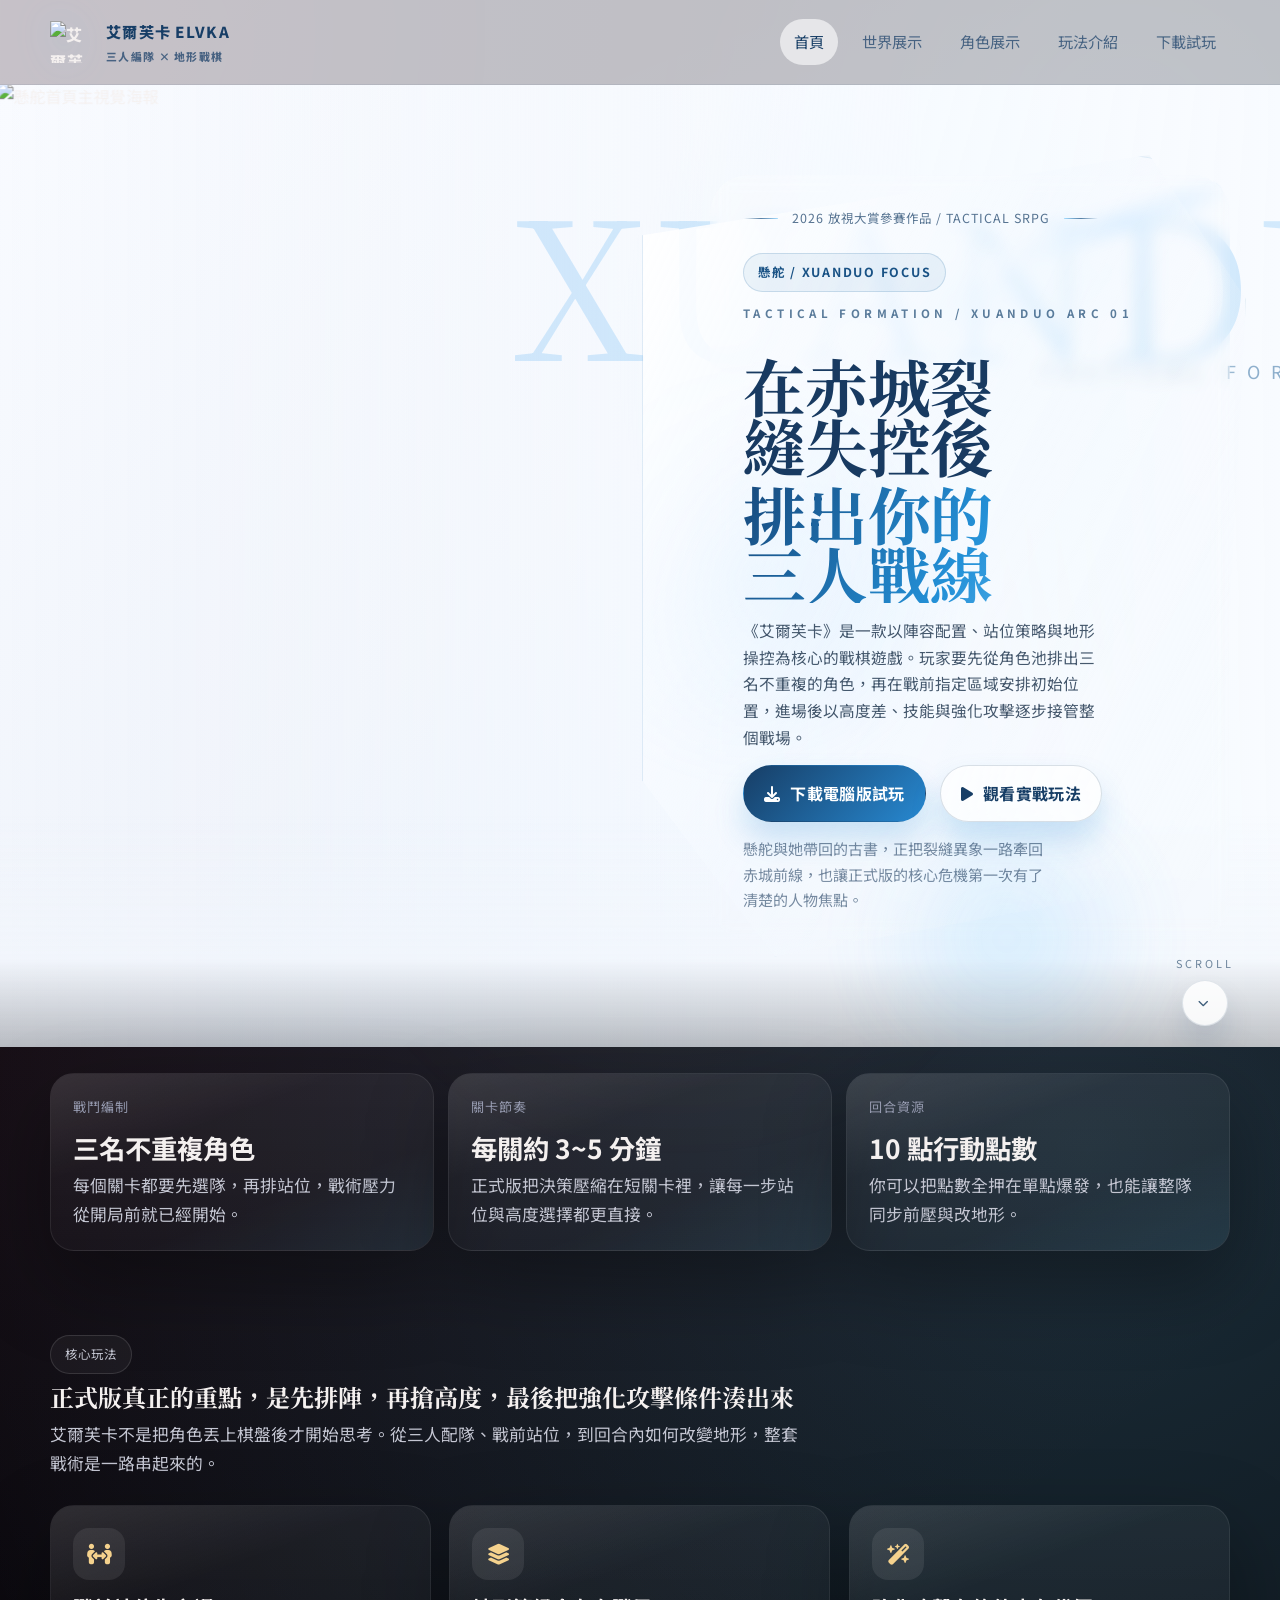
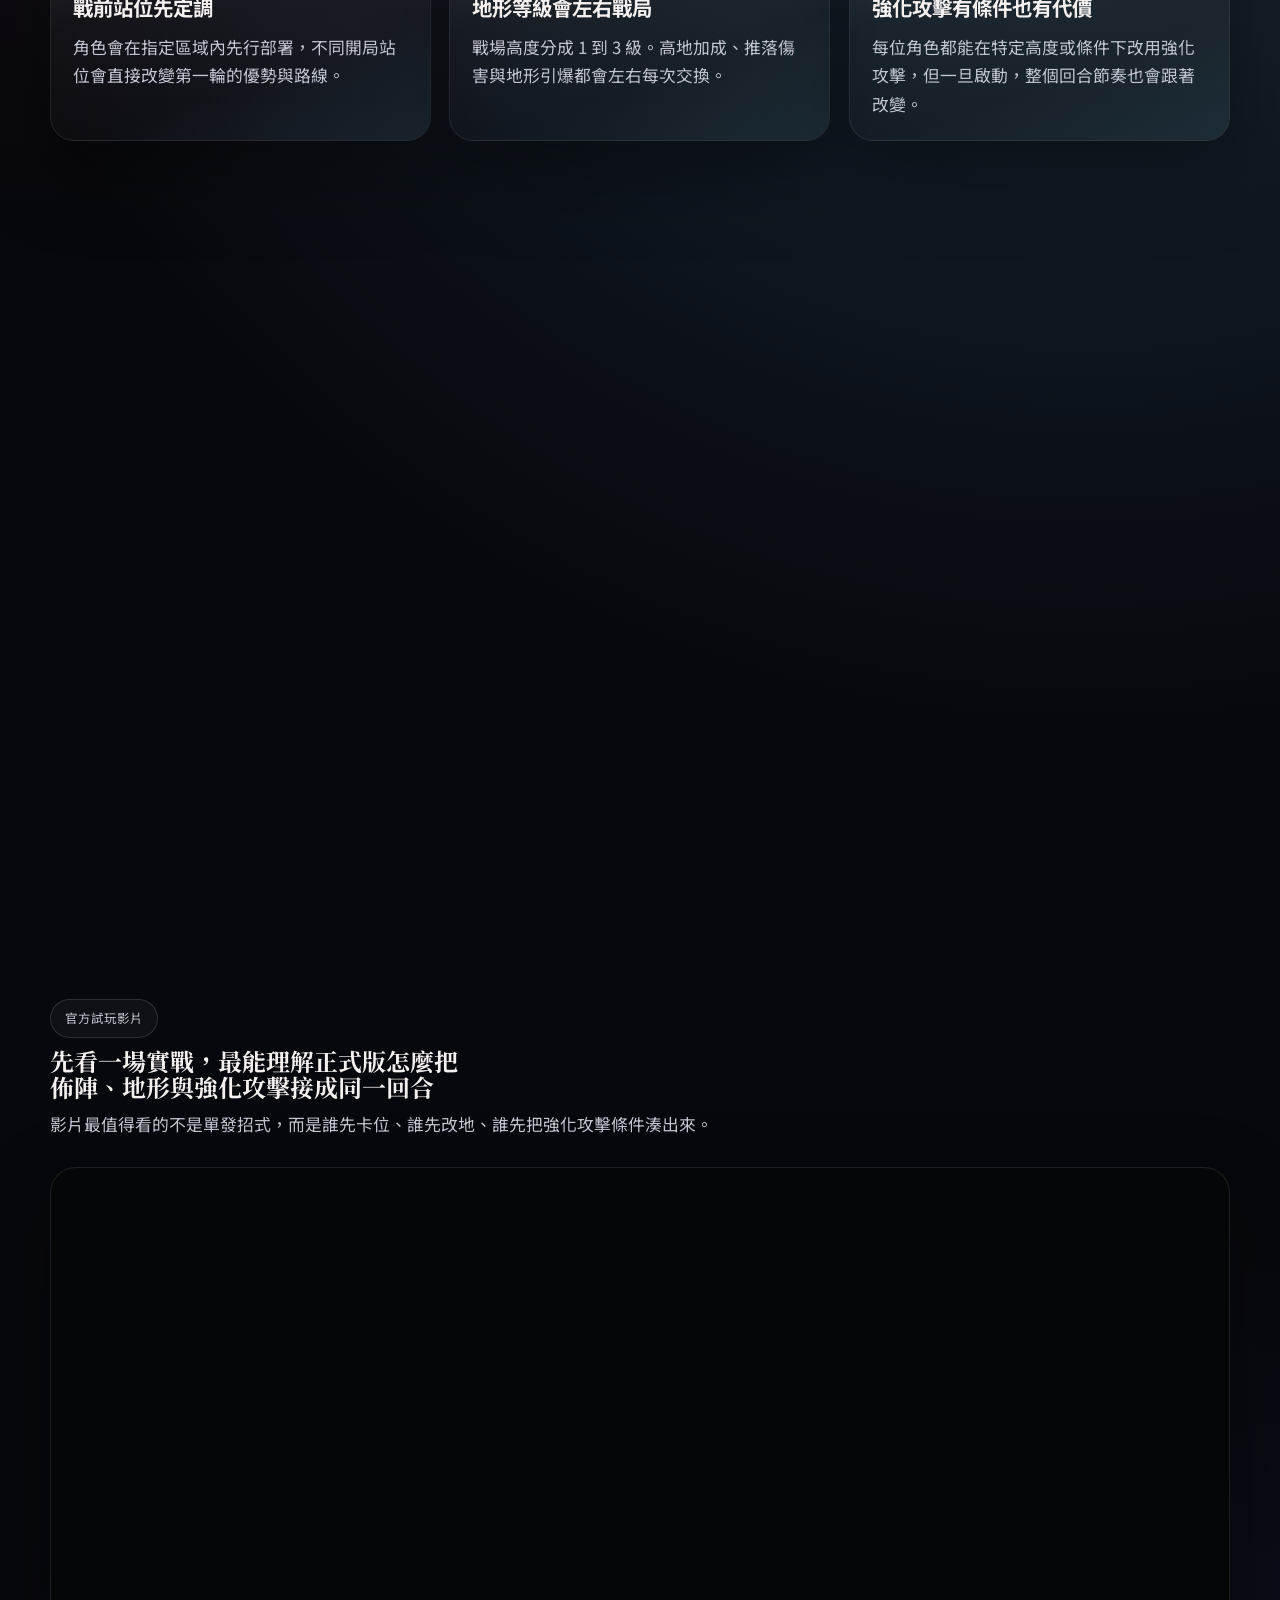
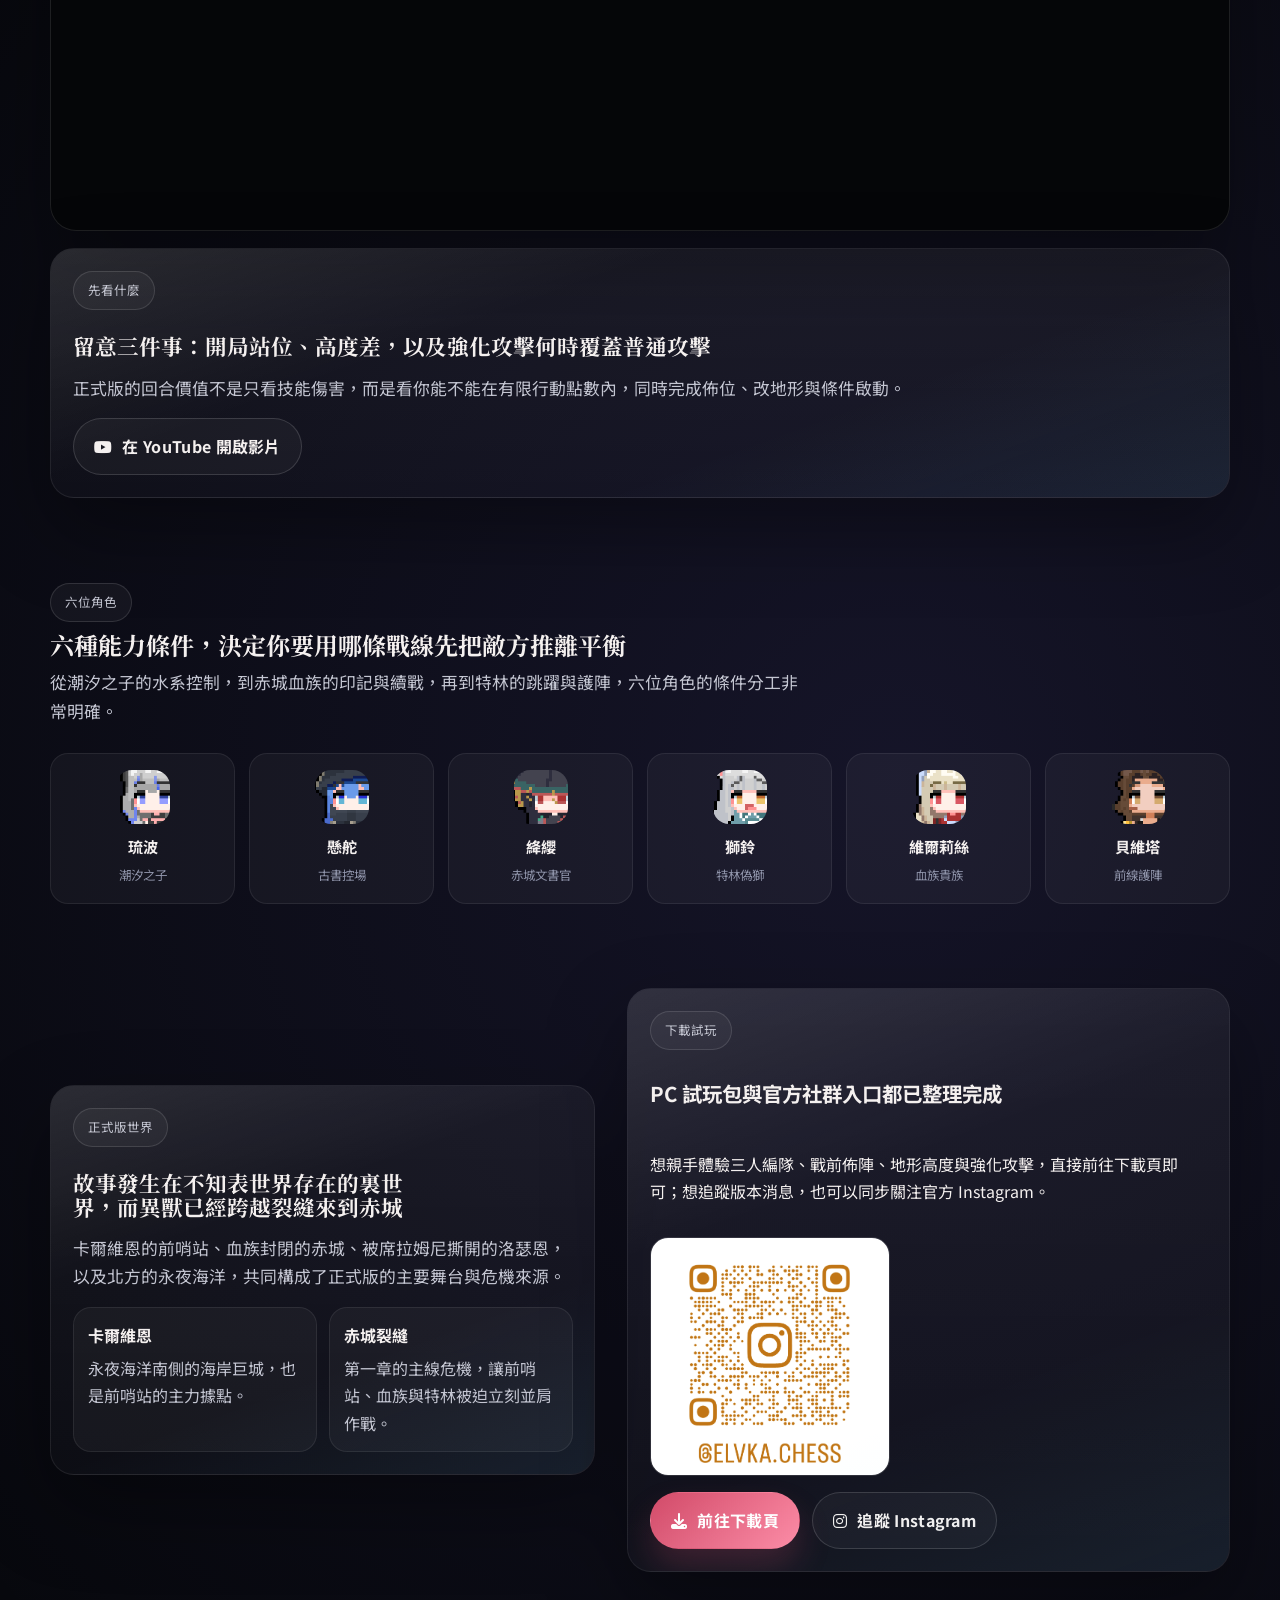
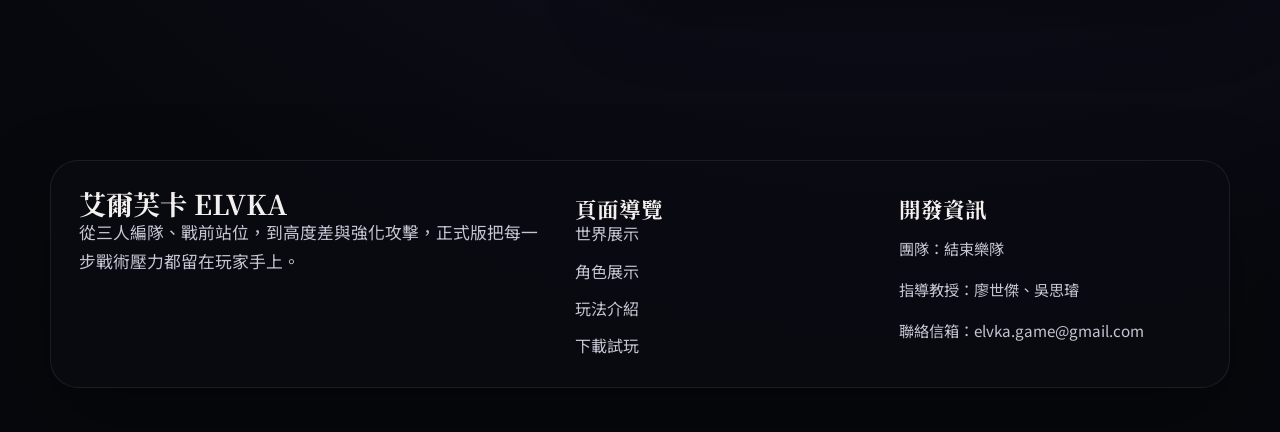
==== commit 3aa30caf: "網頁更新" ====
--- a/html/index.html
+++ b/html/index.html
@@ -5,7 +5,8 @@
     <meta name="viewport" content="width=device-width, initial-scale=1.0">
     <title>艾爾芙卡 | 三人編隊、站位策略與地形操控的戰棋遊戲</title>
     <meta name="description" content="艾爾芙卡是以三人編隊、戰前站位、地形高度、強化攻擊與行動點數為核心的 PC 戰棋遊戲，故事從赤城北方的巨型裂縫爆發開始。">
-    <link rel="icon" href="favicon.ico">
+    <link rel="icon" type="image/png" href="assets/images/LOGO.png">
+    <link rel="stylesheet" href="assets/css/plugins/animate.min.css">
     <link rel="stylesheet" href="assets/css/elvka-refresh.css">
     <link rel="stylesheet" href="https://cdnjs.cloudflare.com/ajax/libs/font-awesome/6.7.2/css/all.min.css">
 </head>
@@ -14,13 +15,16 @@
         <header class="site-header">
             <div class="container header-inner">
                 <a class="brand" href="index.html">
-                    <img src="assets/images/logo.png" alt="艾爾芙卡標誌">
+                    <img src="assets/images/LOGO.png" alt="艾爾芙卡標誌">
                     <span class="brand-text">
                         <span class="brand-title">艾爾芙卡 ELVKA</span>
                         <span class="brand-subtitle">三人編隊 × 地形戰棋</span>
                     </span>
                 </a>
-                <nav class="site-nav" aria-label="主要導覽">
+                <button class="nav-toggle" type="button" aria-expanded="false" aria-label="切換導覽">
+                    <span></span>
+                </button>
+                <nav class="site-nav" id="site-nav" aria-label="主要導覽">
                     <a class="is-active" href="index.html">首頁</a>
                     <a href="world.html">世界展示</a>
                     <a href="characters.html">角色展示</a>
@@ -31,47 +35,58 @@
         </header>
 
         <main>
-            <section class="hero-section">
-                <div class="container hero-grid">
-                    <div class="hero-copy">
-                        <span class="eyebrow">2026 放視大賞參賽作品 / Tactical SRPG</span>
-                        <h1 class="display-title">在赤城裂縫失控後<br><span class="accent">排出你的三人戰線</span></h1>
-                        <p class="lead-copy">《艾爾芙卡》是一款以陣容配置、站位策略與地形操控為核心的戰棋遊戲。玩家要先從角色池排出三名不重複的角色，再在戰前指定區域安排初始位置，進場後以高度差、技能與強化攻擊逐步接管整個戰場。</p>
-                        <div class="hero-actions">
-                            <a class="btn" href="download.html"><i class="fa-solid fa-download"></i>下載電腦版試玩</a>
-                            <a class="btn btn-secondary" href="gameplay.html"><i class="fa-solid fa-play"></i>觀看實戰玩法</a>
-                        </div>
-                        <div class="stat-strip">
-                            <article class="stat-card">
-                                <div class="stat-label">戰鬥編制</div>
-                                <div class="stat-value">三名不重複角色</div>
-                                <p class="lead-copy">每個關卡都要先選隊，再排站位，戰術壓力從開局前就已經開始。</p>
-                            </article>
-                            <article class="stat-card">
-                                <div class="stat-label">關卡節奏</div>
-                                <div class="stat-value">每關約 3~5 分鐘</div>
-                                <p class="lead-copy">正式版把決策壓縮在短關卡裡，讓每一步站位與高度選擇都更直接。</p>
-                            </article>
-                            <article class="stat-card">
-                                <div class="stat-label">回合資源</div>
-                                <div class="stat-value">10 點行動點數</div>
-                                <p class="lead-copy">你可以把點數全押在單點爆發，也能讓整隊同步前壓與改地形。</p>
-                            </article>
-                        </div>
-                    </div>
-
-                    <div class="visual-stage" aria-label="艾爾芙卡主視覺">
-                        <div class="visual-frame">
-                            <img src="assets/images/elvka/hero-main.jpg" alt="艾爾芙卡六位角色主視覺">
-                        </div>
-                        <aside class="floating-note is-top">
-                            <strong>第一章從赤城北方開打</strong>
-                            <p>巨型裂縫突然張開，貝維塔先行阻擊異獸，琉波帶隊趕往支援。</p>
-                        </aside>
-                        <aside class="floating-note is-bottom">
-                            <strong>六位正式角色</strong>
-                            <p>前哨站、血族與特林三方角色同場作戰，能力與出身都會反映在打法上。</p>
-                        </aside>
+            <section class="hero-section hero-section--cinematic">
+                <div class="hero-banner" aria-label="懸舵首頁 Hero 海報背景">
+                    <img class="hero-banner-art" src="assets/images/elvka/xuanduo-poster.jpg" alt="懸舵首頁主視覺海報">
+                    <div class="hero-particles" id="hero-particles" aria-hidden="true"></div>
+                    <div class="hero-typography-layer" aria-hidden="true">
+                        <span class="hero-typography-word">XUANDUO</span>
+                        <span class="hero-typography-word hero-typography-word--sub">TACTICAL FORMATION ARC 01</span>
+                    </div>
+                    <div class="container hero-banner-inner">
+                        <div class="hero-copy hero-copy--banner">
+                            <span class="eyebrow eyebrow--hero">2026 放視大賞參賽作品 / Tactical SRPG</span>
+                            <div class="hero-copy-meta">
+                                <span class="hero-banner-character">懸舵 / Xuanduo Focus</span>
+                                <span class="hero-editorial-line">Tactical Formation / Xuanduo Arc 01</span>
+                            </div>
+                            <h1 class="display-title display-title--hero">
+                                <span class="title-line">在赤城裂縫失控後</span>
+                                <span class="title-line accent">排出你的三人戰線</span>
+                            </h1>
+                            <p class="lead-copy">《艾爾芙卡》是一款以陣容配置、站位策略與地形操控為核心的戰棋遊戲。玩家要先從角色池排出三名不重複的角色，再在戰前指定區域安排初始位置，進場後以高度差、技能與強化攻擊逐步接管整個戰場。</p>
+                            <div class="hero-actions">
+                                <a class="btn" href="download.html"><i class="fa-solid fa-download"></i>下載電腦版試玩</a>
+                                <a class="btn btn-secondary" href="gameplay.html"><i class="fa-solid fa-play"></i>觀看實戰玩法</a>
+                            </div>
+                            <p class="hero-banner-note">懸舵與她帶回的古書，正把裂縫異象一路牽回赤城前線，也讓正式版的核心危機第一次有了清楚的人物焦點。</p>
+                        </div>
+                    </div>
+                    <a class="hero-scroll-cue" href="#home-overview" aria-label="往下查看正式版內容">
+                        <span class="hero-scroll-cue-label">Scroll</span>
+                        <span class="hero-scroll-cue-icon"><i class="fa-solid fa-chevron-down"></i></span>
+                    </a>
+                </div>
+            </section>
+
+            <section class="section section-tight-top" id="home-overview">
+                <div class="container">
+                    <div class="stat-strip hero-stat-strip">
+                        <article class="stat-card">
+                            <div class="stat-label">戰鬥編制</div>
+                            <div class="stat-value">三名不重複角色</div>
+                            <p class="lead-copy">每個關卡都要先選隊，再排站位，戰術壓力從開局前就已經開始。</p>
+                        </article>
+                        <article class="stat-card">
+                            <div class="stat-label">關卡節奏</div>
+                            <div class="stat-value">每關約 3~5 分鐘</div>
+                            <p class="lead-copy">正式版把決策壓縮在短關卡裡，讓每一步站位與高度選擇都更直接。</p>
+                        </article>
+                        <article class="stat-card">
+                            <div class="stat-label">回合資源</div>
+                            <div class="stat-value">10 點行動點數</div>
+                            <p class="lead-copy">你可以把點數全押在單點爆發，也能讓整隊同步前壓與改地形。</p>
+                        </article>
                     </div>
                 </div>
             </section>
@@ -108,8 +123,8 @@
                 <div class="container feature-split">
                     <div class="media-stack">
                         <figure class="art-card poster-card-full">
-                            <img src="assets/images/elvka/xuanduo-poster.jpg" alt="懸舵角色海報">
-                            <figcaption class="art-caption"><i class="fa-solid fa-compass"></i>懸舵與她帶回的古書，是正式版裂縫線索的重要象徵之一。</figcaption>
+                            <img src="assets/images/elvka/hero-main.jpg" alt="艾爾芙卡角色群像">
+                            <figcaption class="art-caption"><i class="fa-solid fa-people-group"></i>六位正式角色會從不同陣營踏上同一條裂縫戰線，打法也因此被切成完全不同的戰術方向。</figcaption>
                         </figure>
                     </div>
 
@@ -139,9 +154,7 @@
                     </div>
 
                     <div class="video-showcase">
-                        <div class="video-frame">
-                            <iframe src="https://www.youtube-nocookie.com/embed/glb0d_-3Oug?rel=0" title="艾爾芙卡官方試玩影片" allow="accelerometer; autoplay; clipboard-write; encrypted-media; gyroscope; picture-in-picture" allowfullscreen></iframe>
-                        </div>
+                        <div class="video-frame" id="home-video-frame" data-embed-src="https://www.youtube-nocookie.com/embed/glb0d_-3Oug?rel=0" data-watch-url="https://www.youtube.com/watch?v=glb0d_-3Oug" data-video-title="艾爾芙卡官方試玩影片"></div>
                         <article class="surface-panel">
                             <span class="section-kicker">先看什麼</span>
                             <h3 class="panel-title">留意三件事：開局站位、高度差，以及強化攻擊何時覆蓋普通攻擊</h3>
@@ -253,5 +266,9 @@
             </div>
         </footer>
     </div>
+    <script src="assets/js/page-transitions.js"></script>
+    <script src="assets/js/plugins/particles.js"></script>
+    <script src="assets/js/video-embeds.js"></script>
+    <script src="assets/js/site-motion.js"></script>
 </body>
 </html>
--- a/html/assets/css/elvka-refresh.css
+++ b/html/assets/css/elvka-refresh.css
@@ -59,6 +59,21 @@
     z-index: 0;
 }
 
+body::after {
+    content: '';
+    position: fixed;
+    inset: -18%;
+    background:
+        radial-gradient(circle at 16% 16%, rgba(209, 75, 105, 0.2), transparent 22%),
+        radial-gradient(circle at 78% 24%, rgba(116, 214, 255, 0.18), transparent 26%),
+        radial-gradient(circle at 52% 82%, rgba(245, 210, 141, 0.16), transparent 22%);
+    filter: blur(78px);
+    opacity: 0.54;
+    pointer-events: none;
+    z-index: 0;
+    animation: ambient-aurora 18s ease-in-out infinite alternate;
+}
+
 body.page-characters {
     background:
         radial-gradient(circle at top left, rgba(116, 214, 255, 0.16), transparent 34%),
@@ -111,6 +126,30 @@
 .site-shell {
     position: relative;
     z-index: 1;
+    animation: page-shell-enter 540ms cubic-bezier(0.18, 0.9, 0.3, 1.04) both;
+}
+
+.site-body.is-page-leaving .site-shell {
+    opacity: 0;
+    transform: translateY(24px) scale(0.985);
+    filter: blur(12px);
+    transition: opacity 220ms ease, transform 260ms ease, filter 260ms ease;
+    pointer-events: none;
+}
+
+body.motion-enabled [data-reveal] {
+    opacity: 0;
+    visibility: hidden;
+    transform: translate3d(0, 18px, 0) scale(0.992);
+    filter: blur(6px);
+    will-change: transform, opacity, filter;
+}
+
+body.motion-enabled [data-reveal].is-revealed {
+    opacity: 1;
+    visibility: visible;
+    transform: none;
+    filter: none;
 }
 
 .container {
@@ -127,6 +166,20 @@
     border-bottom: 1px solid var(--line);
 }
 
+.site-header::after {
+    content: '';
+    position: absolute;
+    left: 0;
+    right: 0;
+    bottom: -1px;
+    height: 2px;
+    background: linear-gradient(90deg, var(--crimson), var(--gold), var(--aqua));
+    transform: scaleX(var(--scroll-progress, 0));
+    transform-origin: left center;
+    box-shadow: 0 0 18px rgba(116, 214, 255, 0.32);
+    pointer-events: none;
+}
+
 .header-inner {
     min-height: var(--header-height);
     display: flex;
@@ -166,6 +219,59 @@
     letter-spacing: 0.12em;
 }
 
+.nav-toggle {
+    display: none;
+    position: relative;
+    width: 48px;
+    height: 48px;
+    padding: 0;
+    border: 1px solid rgba(255, 255, 255, 0.12);
+    border-radius: 16px;
+    background: rgba(255, 255, 255, 0.06);
+    color: var(--text);
+    cursor: pointer;
+}
+
+.nav-toggle::before,
+.nav-toggle::after,
+.nav-toggle span {
+    content: '';
+    position: absolute;
+    left: 50%;
+    width: 20px;
+    height: 2px;
+    border-radius: 999px;
+    background: currentColor;
+    transform: translateX(-50%);
+    transition: transform var(--transition), opacity var(--transition), top var(--transition);
+}
+
+.nav-toggle::before {
+    top: 16px;
+}
+
+.nav-toggle span {
+    top: 23px;
+}
+
+.nav-toggle::after {
+    top: 30px;
+}
+
+.site-header.is-nav-open .nav-toggle::before {
+    top: 23px;
+    transform: translateX(-50%) rotate(45deg);
+}
+
+.site-header.is-nav-open .nav-toggle span {
+    opacity: 0;
+}
+
+.site-header.is-nav-open .nav-toggle::after {
+    top: 23px;
+    transform: translateX(-50%) rotate(-45deg);
+}
+
 .site-nav {
     display: flex;
     align-items: center;
@@ -209,6 +315,58 @@
 .hero-grid {
     align-items: center;
     grid-template-columns: minmax(0, 1.02fr) minmax(320px, 0.98fr);
+}
+
+.hero-section--cinematic {
+    padding: 0;
+}
+
+.hero-banner {
+    position: relative;
+    min-height: clamp(560px, calc(100vh - var(--header-height)), 860px);
+    overflow: hidden;
+    background: #060810;
+}
+
+.hero-banner::before,
+.hero-banner::after {
+    content: '';
+    position: absolute;
+    inset: 0;
+    z-index: 1;
+    pointer-events: none;
+}
+
+.hero-banner::before {
+    background:
+        linear-gradient(90deg, rgba(6, 8, 16, 0.96) 0%, rgba(7, 8, 13, 0.86) 30%, rgba(7, 8, 13, 0.34) 58%, rgba(7, 8, 13, 0.6) 100%),
+        radial-gradient(circle at 18% 38%, rgba(116, 214, 255, 0.12), transparent 26%);
+}
+
+.hero-banner::after {
+    inset: auto 0 0;
+    height: 42%;
+    background: linear-gradient(180deg, rgba(7, 8, 13, 0), rgba(7, 8, 13, 0.94));
+}
+
+.hero-banner-art {
+    position: absolute;
+    inset: 0;
+    width: 100%;
+    height: 100%;
+    object-fit: cover;
+    object-position: 72% 22%;
+    transform: scale(1.03);
+    filter: saturate(1.04) contrast(1.03);
+}
+
+.hero-banner-inner {
+    position: relative;
+    z-index: 2;
+    min-height: inherit;
+    display: flex;
+    align-items: flex-end;
+    padding: clamp(72px, 11vh, 128px) 0 clamp(84px, 12vh, 128px);
 }
 
 .eyebrow,
@@ -244,6 +402,19 @@
     margin-top: 18px;
     font-size: clamp(3rem, 6vw, 5.7rem);
     letter-spacing: 0.02em;
+    text-wrap: balance;
+    line-break: strict;
+}
+
+.display-title--hero {
+    display: grid;
+    gap: 0.04em;
+}
+
+.display-title--hero .title-line {
+    display: block;
+    width: fit-content;
+    max-width: 100%;
 }
 
 .display-title .accent,
@@ -253,6 +424,25 @@
     -webkit-background-clip: text;
     background-clip: text;
     color: transparent;
+}
+
+.page-title,
+.section-heading h2,
+.media-copy h3,
+.panel-title,
+.cta-copy h2,
+.footer-title,
+.info-card h3,
+.world-card h3,
+.qte-card h3,
+.platform-card h3,
+.contact-title,
+.roster-name,
+.stat-value,
+.timeline-title,
+.card-title {
+    text-wrap: balance;
+    line-break: strict;
 }
 
 .lead-copy,
@@ -266,11 +456,20 @@
     color: var(--text-muted);
     font-size: 1.05rem;
     margin: 0;
+    text-wrap: pretty;
 }
 
 .hero-copy {
     display: grid;
     gap: 20px;
+}
+
+.hero-copy--banner {
+    position: relative;
+    z-index: 2;
+    max-width: min(660px, 100%);
+    gap: 22px;
+    padding: 24px 0;
 }
 
 .hero-actions,
@@ -326,6 +525,64 @@
     grid-template-columns: repeat(3, minmax(0, 1fr));
 }
 
+.hero-stat-strip {
+    margin-top: 0;
+}
+
+.hero-crest {
+    display: grid;
+    place-items: center;
+    width: 80px;
+    height: 80px;
+    border-radius: 24px;
+    background: rgba(255, 255, 255, 0.04);
+    border: 1px solid rgba(255, 255, 255, 0.12);
+    box-shadow: 0 24px 42px rgba(0, 0, 0, 0.26);
+}
+
+.hero-crest img {
+    width: 48px;
+    height: 48px;
+    object-fit: contain;
+}
+
+.hero-banner-character {
+    display: inline-flex;
+    width: fit-content;
+    padding: 7px 14px;
+    border-radius: 999px;
+    border: 1px solid rgba(245, 210, 141, 0.32);
+    background: rgba(245, 210, 141, 0.08);
+    color: var(--gold);
+    font-size: 0.82rem;
+    font-weight: 700;
+    letter-spacing: 0.08em;
+    text-transform: uppercase;
+}
+
+.hero-copy--banner .display-title {
+    font-size: clamp(3.2rem, 7vw, 6.2rem);
+    line-height: 1;
+    text-shadow: 0 14px 40px rgba(0, 0, 0, 0.34);
+}
+
+.hero-copy--banner .display-title--hero .title-line {
+    white-space: nowrap;
+}
+
+.hero-copy--banner .lead-copy {
+    max-width: 52ch;
+    color: rgba(244, 240, 239, 0.9);
+    font-size: 1.08rem;
+}
+
+.hero-banner-note {
+    max-width: 48ch;
+    color: rgba(244, 240, 239, 0.72);
+    font-size: 0.98rem;
+    margin: 0;
+}
+
 .stat-card,
 .info-card,
 .roster-card,
@@ -345,6 +602,7 @@
     border: 1px solid var(--line);
     background: linear-gradient(180deg, rgba(255, 255, 255, 0.05), rgba(255, 255, 255, 0.02));
     box-shadow: var(--shadow);
+    transition: transform 320ms ease, border-color 320ms ease, box-shadow 320ms ease;
 }
 
 .stat-card,
@@ -380,6 +638,93 @@
     pointer-events: none;
 }
 
+.stat-card::after,
+.info-card::after,
+.roster-card::after,
+.platform-card::after,
+.timeline-step::after,
+.skill-card::after,
+.art-card::after,
+.contact-panel::after,
+.note-card::after,
+.world-card::after,
+.qte-card::after,
+.surface-panel::after,
+.quote-panel::after {
+    content: '';
+    position: absolute;
+    top: -34%;
+    bottom: -34%;
+    left: -48%;
+    width: 36%;
+    background: linear-gradient(115deg, transparent, rgba(255, 255, 255, 0.18), transparent);
+    opacity: 0;
+    transform: rotate(18deg) translateX(0);
+    pointer-events: none;
+    transition: transform 620ms ease, opacity 320ms ease;
+}
+
+.stat-card:hover,
+.info-card:hover,
+.roster-card:hover,
+.platform-card:hover,
+.timeline-step:hover,
+.skill-card:hover,
+.art-card:hover,
+.contact-panel:hover,
+.note-card:hover,
+.world-card:hover,
+.qte-card:hover,
+.surface-panel:hover,
+.quote-panel:hover {
+    transform: translateY(-8px) scale(1.01);
+    border-color: rgba(116, 214, 255, 0.24);
+    box-shadow: 0 28px 54px rgba(0, 0, 0, 0.38);
+}
+
+.stat-card:hover::after,
+.info-card:hover::after,
+.roster-card:hover::after,
+.platform-card:hover::after,
+.timeline-step:hover::after,
+.skill-card:hover::after,
+.art-card:hover::after,
+.contact-panel:hover::after,
+.note-card:hover::after,
+.world-card:hover::after,
+.qte-card:hover::after,
+.surface-panel:hover::after,
+.quote-panel:hover::after {
+    opacity: 0.8;
+    transform: rotate(18deg) translateX(360%);
+}
+
+body.page-world .surface-panel,
+body.page-world .quote-panel,
+body.page-characters .surface-panel,
+body.page-characters .quote-panel,
+body.page-gameplay .surface-panel,
+body.page-gameplay .quote-panel,
+body.page-download .surface-panel,
+body.page-download .quote-panel,
+body.page-download .contact-panel {
+    border-color: rgba(116, 214, 255, 0.16);
+    background: linear-gradient(180deg, rgba(92, 163, 255, 0.08) 0%, rgba(255, 255, 255, 0.03) 26%, rgba(255, 255, 255, 0.02) 100%);
+    box-shadow: var(--shadow), inset 0 1px 0 rgba(182, 231, 255, 0.08);
+}
+
+body.page-world .surface-panel::before,
+body.page-world .quote-panel::before,
+body.page-characters .surface-panel::before,
+body.page-characters .quote-panel::before,
+body.page-gameplay .surface-panel::before,
+body.page-gameplay .quote-panel::before,
+body.page-download .surface-panel::before,
+body.page-download .quote-panel::before,
+body.page-download .contact-panel::before {
+    background: linear-gradient(156deg, rgba(168, 226, 255, 0.14), transparent 34%, transparent 64%, rgba(116, 214, 255, 0.12));
+}
+
 .stat-label,
 .mini-label,
 .timeline-label {
@@ -405,11 +750,376 @@
     font-size: 1.65rem;
 }
 
+.home-page .site-header {
+    background: rgba(244, 248, 253, 0.76);
+    border-bottom: 1px solid rgba(23, 62, 102, 0.08);
+}
+
+.home-page .brand-title,
+.home-page .site-nav a,
+.home-page .nav-toggle {
+    color: #173e66;
+}
+
+.home-page .brand-subtitle,
+.home-page .site-nav a {
+    color: rgba(23, 62, 102, 0.72);
+}
+
+.home-page .site-nav a:hover,
+.home-page .site-nav a.is-active {
+    color: #173e66;
+    background: rgba(255, 255, 255, 0.62);
+}
+
+.home-page .nav-toggle {
+    border-color: rgba(23, 62, 102, 0.12);
+    background: rgba(255, 255, 255, 0.7);
+}
+
+.hero-banner {
+    --hero-parallax: 0px;
+    --hero-overlay-shift: 0px;
+    --hero-copy-shift: 0px;
+    --hero-pointer-x: 0px;
+    --hero-pointer-y: 0px;
+    --hero-tilt-x: 0deg;
+    --hero-tilt-y: 0deg;
+    position: relative;
+    isolation: isolate;
+    min-height: clamp(700px, calc(100vh - var(--header-height)), 940px);
+    overflow: hidden;
+    background: linear-gradient(135deg, #f9fbff 0%, #f0f4fb 44%, #d7eaff 100%);
+}
+
+.hero-banner::before,
+.hero-banner::after {
+    content: '';
+    position: absolute;
+    inset: 0;
+    z-index: 1;
+    pointer-events: none;
+}
+
+.hero-banner::before {
+    background:
+        linear-gradient(90deg, rgba(248, 251, 255, 0.04) 0%, rgba(248, 251, 255, 0.08) 18%, rgba(248, 251, 255, 0.62) 46%, rgba(248, 251, 255, 0.92) 72%, rgba(248, 251, 255, 0.98) 100%),
+        radial-gradient(circle at 76% 28%, rgba(116, 214, 255, 0.22), transparent 30%),
+        radial-gradient(circle at 84% 58%, rgba(24, 87, 146, 0.08), transparent 24%);
+    transform: translate3d(calc(var(--hero-pointer-x) * 0.12), calc(var(--hero-overlay-shift) * -0.18), 0);
+}
+
+.hero-banner::after {
+    inset: auto 0 0;
+    height: 24%;
+    background: linear-gradient(180deg, rgba(242, 246, 252, 0) 0%, rgba(242, 246, 252, 0.64) 62%, rgba(7, 8, 13, 0.24) 100%);
+}
+
+.hero-banner-art {
+    position: absolute;
+    inset: 0;
+    width: 100%;
+    height: 100%;
+    object-fit: cover;
+    object-position: 21% 28%;
+    transform: translate3d(calc(var(--hero-pointer-x) * -0.62), calc(var(--hero-parallax) * 0.78 + var(--hero-pointer-y) * -0.34), 0) scale(1.004);
+    filter: saturate(1.02) contrast(1.01);
+    will-change: transform;
+}
+
+.hero-particles {
+    position: absolute;
+    inset: 0 0 0 48%;
+    z-index: 1;
+    pointer-events: none;
+    opacity: 0.78;
+}
+
+.hero-typography-layer {
+    position: absolute;
+    top: 12%;
+    right: 4%;
+    z-index: 1;
+    display: grid;
+    justify-items: end;
+    gap: 6px;
+    width: min(56vw, 740px);
+    pointer-events: none;
+    mix-blend-mode: multiply;
+    filter: saturate(1.08);
+    transform: translate3d(calc(var(--hero-pointer-x) * 0.3), calc(var(--hero-pointer-y) * 0.18), 0);
+}
+
+.hero-typography-layer::before,
+.hero-typography-layer::after {
+    content: '';
+    position: absolute;
+    right: 0;
+    z-index: 2;
+    border-radius: 999px;
+    pointer-events: none;
+}
+
+.hero-typography-layer::before {
+    top: 12%;
+    width: clamp(160px, 22vw, 320px);
+    height: 22px;
+    background: linear-gradient(95deg, rgba(255, 255, 255, 0), rgba(255, 255, 255, 0.92) 18%, rgba(195, 228, 255, 0.78) 58%, rgba(142, 205, 255, 0.06) 100%);
+    opacity: 0.82;
+    transform: translate3d(calc(var(--hero-pointer-x) * -0.34), calc(var(--hero-pointer-y) * -0.18), 0) rotate(-18deg);
+}
+
+.hero-typography-layer::after {
+    top: 34%;
+    width: clamp(220px, 28vw, 420px);
+    height: 44px;
+    background: linear-gradient(90deg, rgba(255, 255, 255, 0), rgba(224, 242, 255, 0.74) 26%, rgba(255, 255, 255, 0.18) 82%, rgba(255, 255, 255, 0) 100%);
+    opacity: 0.48;
+    filter: blur(14px);
+    transform: translate3d(calc(var(--hero-pointer-x) * -0.24), calc(var(--hero-pointer-y) * -0.12), 0) rotate(-11deg);
+}
+
+.hero-typography-word {
+    position: relative;
+    z-index: 1;
+    font-family: 'Noto Serif TC', serif;
+    font-size: clamp(5rem, 15vw, 12rem);
+    line-height: 0.82;
+    letter-spacing: 0.04em;
+    color: rgba(21, 144, 228, 0.16);
+}
+
+.hero-typography-word--sub {
+    font-family: 'Noto Sans TC', sans-serif;
+    font-size: clamp(0.9rem, 1.4vw, 1.35rem);
+    letter-spacing: 0.62em;
+    text-transform: uppercase;
+    color: rgba(21, 87, 140, 0.46);
+}
+
+.hero-banner-inner {
+    position: relative;
+    z-index: 2;
+    min-height: inherit;
+    display: grid;
+    grid-template-columns: minmax(0, 1.08fr) minmax(360px, 520px);
+    align-items: center;
+    padding: clamp(72px, 10vh, 118px) 0 clamp(92px, 12vh, 136px);
+}
+
+.hero-banner-character {
+    display: inline-flex;
+    width: fit-content;
+    padding: 8px 14px;
+    border-radius: 999px;
+    border: 1px solid rgba(34, 104, 161, 0.18);
+    background: rgba(37, 116, 180, 0.08);
+    color: #195285;
+    font-size: 0.78rem;
+    font-weight: 700;
+    letter-spacing: 0.14em;
+    text-transform: uppercase;
+}
+
+.eyebrow--hero {
+    position: relative;
+    gap: 14px;
+    padding-inline: 0;
+    background: transparent;
+    border-color: transparent;
+    color: rgba(23, 62, 102, 0.72);
+}
+
+.eyebrow--hero::before,
+.eyebrow--hero::after {
+    content: '';
+    width: 34px;
+    height: 1px;
+    border-radius: 999px;
+    background: linear-gradient(90deg, rgba(25, 82, 133, 0), rgba(25, 82, 133, 0.72), rgba(135, 209, 255, 0.72));
+}
+
+.eyebrow--hero::after {
+    transform: scaleX(-1);
+}
+
+.hero-copy-meta {
+    display: flex;
+    align-items: center;
+    gap: 12px;
+    flex-wrap: wrap;
+}
+
+.hero-copy--banner {
+    position: relative;
+    grid-column: 2;
+    justify-self: end;
+    max-width: min(520px, 100%);
+    isolation: isolate;
+    gap: 14px;
+    padding: clamp(18px, 1.9vw, 26px) clamp(22px, 2.6vw, 34px) clamp(20px, 2vw, 28px);
+    border-radius: 38px;
+    background: linear-gradient(120deg, rgba(255, 255, 255, 0.28) 0%, rgba(255, 255, 255, 0.14) 24%, rgba(255, 255, 255, 0.04) 54%, rgba(255, 255, 255, 0) 100%);
+    border: none;
+    box-shadow: none;
+    backdrop-filter: blur(8px);
+    color: #102940;
+    transform: perspective(1400px) translate3d(calc(var(--hero-pointer-x) * 0.16), calc(var(--hero-copy-shift) * -0.52 + var(--hero-pointer-y) * -0.12), 0) rotateX(var(--hero-tilt-x)) rotateY(var(--hero-tilt-y));
+    transform-style: preserve-3d;
+    will-change: transform;
+}
+
+.hero-copy--banner::before {
+    content: '';
+    position: absolute;
+    inset: -20px -16px -18px -68px;
+    border-radius: 46px 120px 112px 42px;
+    background:
+        linear-gradient(115deg, rgba(255, 255, 255, 0.96) 0%, rgba(250, 252, 255, 0.88) 18%, rgba(244, 249, 255, 0.54) 42%, rgba(244, 249, 255, 0.14) 68%, rgba(244, 249, 255, 0) 92%),
+        radial-gradient(circle at 18% 52%, rgba(112, 193, 255, 0.22), transparent 34%);
+    border: 1px solid rgba(63, 133, 188, 0.12);
+    box-shadow: 0 24px 70px rgba(28, 79, 123, 0.14);
+    clip-path: polygon(0 10%, 84% 0, 100% 18%, 95% 90%, 22% 100%, 0 78%);
+    z-index: -1;
+}
+
+.hero-copy--banner::after {
+    content: '';
+    position: absolute;
+    inset: auto 12% -18% 26%;
+    height: 36%;
+    border-radius: 999px;
+    background: radial-gradient(circle, rgba(104, 196, 255, 0.28) 0%, rgba(104, 196, 255, 0.14) 38%, rgba(104, 196, 255, 0) 74%);
+    filter: blur(30px);
+    opacity: 0.76;
+    z-index: -2;
+    transform: translate3d(calc(var(--hero-pointer-x) * 0.18), calc(var(--hero-pointer-y) * -0.12), 0);
+}
+
+.hero-copy--banner > * {
+    position: relative;
+    z-index: 1;
+}
+
+.hero-editorial-line {
+    color: rgba(24, 70, 112, 0.7);
+    font-size: 0.72rem;
+    font-weight: 700;
+    letter-spacing: 0.38em;
+    text-transform: uppercase;
+}
+
+.hero-copy--banner .display-title {
+    color: #183a61;
+    font-size: clamp(2.72rem, 4.9vw, 5rem);
+    line-height: 0.97;
+    text-shadow: none;
+    letter-spacing: -0.01em;
+}
+
+.hero-copy--banner .display-title--hero {
+    justify-items: start;
+    gap: clamp(0.08em, 0.6vw, 0.16em);
+}
+
+.hero-copy--banner .display-title--hero .title-line {
+    width: 100%;
+    white-space: normal;
+    line-height: 0.96;
+    text-wrap: balance;
+}
+
+.hero-copy--banner .display-title .accent {
+    background: linear-gradient(120deg, #184a7d, #2390d7, #91d8ff);
+    -webkit-background-clip: text;
+    background-clip: text;
+    color: transparent;
+}
+
+.hero-copy--banner .lead-copy {
+    max-width: 40ch;
+    color: rgba(19, 42, 68, 0.78);
+    font-size: 0.98rem;
+}
+
+.hero-banner-note {
+    max-width: 38ch;
+    color: rgba(25, 57, 92, 0.58);
+    font-size: 0.94rem;
+    margin: 0;
+}
+
+.hero-copy--banner .btn {
+    background: linear-gradient(135deg, #173e66, #2788d0);
+    box-shadow: 0 18px 30px rgba(39, 136, 208, 0.22);
+}
+
+.hero-copy--banner .btn-secondary {
+    background: rgba(255, 255, 255, 0.72);
+    color: #173e66;
+    border-color: rgba(23, 62, 102, 0.16);
+}
+
+.hero-scroll-cue {
+    position: absolute;
+    right: clamp(26px, 4vw, 46px);
+    bottom: 20px;
+    z-index: 3;
+    display: grid;
+    justify-items: center;
+    gap: 8px;
+    color: rgba(20, 57, 93, 0.82);
+    text-transform: uppercase;
+    letter-spacing: 0.28em;
+    font-size: 0.68rem;
+}
+
+.hero-scroll-cue-label {
+    opacity: 0.72;
+}
+
+.hero-scroll-cue-icon {
+    width: 46px;
+    height: 46px;
+    display: grid;
+    place-items: center;
+    border-radius: 999px;
+    border: 1px solid rgba(23, 62, 102, 0.12);
+    background: rgba(255, 255, 255, 0.86);
+    box-shadow: 0 18px 30px rgba(17, 53, 87, 0.12);
+    animation: hero-scroll-bob 1.8s ease-in-out infinite;
+}
+
+.hero-scroll-cue:hover .hero-scroll-cue-icon {
+    border-color: rgba(39, 136, 208, 0.28);
+}
+
+.art-card img,
+.roster-art img,
+.page-visual img,
+.visual-frame img {
+    transition: transform 620ms ease, filter 620ms ease;
+}
+
+.art-card:hover img,
+.roster-card:hover .roster-art img,
+.page-visual:hover img,
+.visual-frame:hover img {
+    transform: scale(1.04);
+    filter: saturate(1.06);
+}
+
 .visual-stage {
     position: relative;
     min-height: 640px;
     display: grid;
     place-items: center;
+}
+
+.visual-stage--poster {
+    min-height: 720px;
+    padding: 24px 0 18px;
+    align-items: end;
 }
 
 .visual-stage::before,
@@ -437,6 +1147,7 @@
 
 .visual-frame {
     position: relative;
+    z-index: 2;
     width: min(100%, 520px);
     border-radius: 36px;
     overflow: hidden;
@@ -449,6 +1160,77 @@
     width: 100%;
     aspect-ratio: 4 / 5.3;
     object-fit: cover;
+}
+
+.hero-backdrop-card {
+    position: absolute;
+    z-index: 0;
+    inset: 14% auto 22% 2%;
+    width: min(100%, 330px);
+    border-radius: 30px;
+    overflow: hidden;
+    border: 1px solid rgba(255, 255, 255, 0.08);
+    box-shadow: 0 26px 52px rgba(0, 0, 0, 0.28);
+    transform: rotate(-8deg);
+    opacity: 0.52;
+    animation: hero-backdrop-enter 920ms cubic-bezier(0.16, 0.84, 0.34, 1.04) both;
+}
+
+.hero-backdrop-card::after {
+    content: '';
+    position: absolute;
+    inset: 0;
+    background: linear-gradient(180deg, rgba(7, 8, 13, 0.16), rgba(7, 8, 13, 0.48));
+}
+
+.hero-backdrop-card img {
+    width: 100%;
+    aspect-ratio: 4 / 5.3;
+    object-fit: cover;
+}
+
+.visual-frame--hero-poster {
+    width: min(100%, 470px);
+    margin-left: auto;
+    transform: rotate(4deg);
+    animation: hero-poster-enter 940ms cubic-bezier(0.16, 0.84, 0.34, 1.04) both;
+}
+
+.visual-frame--hero-poster img {
+    aspect-ratio: 4 / 5.8;
+    object-position: center top;
+}
+
+.hero-poster-tag {
+    position: absolute;
+    z-index: 3;
+    left: 0;
+    bottom: 14%;
+    width: min(100%, 290px);
+    padding: 18px 20px;
+    border-radius: 22px;
+    border: 1px solid rgba(255, 255, 255, 0.1);
+    background: rgba(8, 9, 14, 0.74);
+    backdrop-filter: blur(20px);
+    box-shadow: 0 24px 46px rgba(0, 0, 0, 0.28);
+    animation: hero-note-enter 920ms 120ms cubic-bezier(0.16, 0.84, 0.34, 1.04) both;
+}
+
+.hero-poster-tag .section-kicker {
+    margin-bottom: 12px;
+}
+
+.hero-poster-tag strong {
+    display: block;
+    margin-bottom: 6px;
+    font-size: 1.15rem;
+    font-family: 'Noto Serif TC', serif;
+}
+
+.hero-poster-tag p {
+    margin: 0;
+    color: var(--text-muted);
+    font-size: 0.94rem;
 }
 
 .floating-note {
@@ -484,8 +1266,28 @@
     bottom: 9%;
 }
 
+.visual-stage--poster .floating-note {
+    max-width: 238px;
+}
+
+.visual-stage--poster .floating-note.is-top {
+    top: 5%;
+    right: 0;
+    animation: hero-note-enter 920ms 180ms cubic-bezier(0.16, 0.84, 0.34, 1.04) both;
+}
+
+.visual-stage--poster .floating-note.is-bottom {
+    left: 8%;
+    bottom: 2%;
+    animation: hero-note-enter 920ms 260ms cubic-bezier(0.16, 0.84, 0.34, 1.04) both;
+}
+
 .section {
     padding: 42px 0;
+}
+
+.section-tight-top {
+    padding-top: 26px;
 }
 
 .section-heading {
@@ -495,8 +1297,38 @@
     max-width: 760px;
 }
 
+body.page-world .section-heading,
+body.page-characters .section-heading,
+body.page-gameplay .section-heading,
+body.page-download .section-heading {
+    position: relative;
+    padding-top: 18px;
+}
+
+body.page-world .section-heading::before,
+body.page-characters .section-heading::before,
+body.page-gameplay .section-heading::before,
+body.page-download .section-heading::before {
+    content: '';
+    width: 84px;
+    height: 2px;
+    border-radius: 999px;
+    background: linear-gradient(90deg, rgba(116, 214, 255, 0), rgba(116, 214, 255, 0.92) 42%, rgba(245, 210, 141, 0.56) 100%);
+    box-shadow: 0 0 20px rgba(116, 214, 255, 0.24);
+}
+
 .section-kicker {
     width: fit-content;
+}
+
+body.page-world .section-kicker,
+body.page-characters .section-kicker,
+body.page-gameplay .section-kicker,
+body.page-download .section-kicker {
+    background: rgba(116, 214, 255, 0.08);
+    border-color: rgba(116, 214, 255, 0.18);
+    color: #d6ebff;
+    box-shadow: inset 0 0 0 1px rgba(116, 214, 255, 0.04);
 }
 
 .feature-grid,
@@ -896,6 +1728,71 @@
     word-break: break-word;
 }
 
+@keyframes page-shell-enter {
+    from {
+        opacity: 0;
+        transform: translateY(20px) scale(0.99);
+        filter: blur(10px);
+    }
+    to {
+        opacity: 1;
+        transform: none;
+        filter: none;
+    }
+}
+
+@keyframes hero-poster-enter {
+    from {
+        opacity: 0;
+        transform: translateY(44px) rotate(9deg) scale(0.93);
+    }
+    to {
+        opacity: 1;
+        transform: rotate(4deg) scale(1);
+    }
+}
+
+@keyframes hero-backdrop-enter {
+    from {
+        opacity: 0;
+        transform: translateY(28px) rotate(-12deg) scale(0.92);
+    }
+    to {
+        opacity: 0.52;
+        transform: rotate(-8deg) scale(1);
+    }
+}
+
+@keyframes hero-note-enter {
+    from {
+        opacity: 0;
+        transform: translateY(26px);
+    }
+    to {
+        opacity: 1;
+        transform: none;
+    }
+}
+
+@keyframes ambient-aurora {
+    from {
+        transform: translate3d(-2%, -1%, 0) scale(1);
+    }
+    to {
+        transform: translate3d(3%, 2%, 0) scale(1.08);
+    }
+}
+
+@keyframes hero-scroll-bob {
+    0%,
+    100% {
+        transform: translateY(0);
+    }
+    50% {
+        transform: translateY(8px);
+    }
+}
+
 .quote-panel {
     padding: 30px;
 }
@@ -1289,6 +2186,36 @@
         min-height: 560px;
     }
 
+    .hero-banner {
+        min-height: 760px;
+    }
+
+    .hero-banner-art {
+        object-position: 16% 24%;
+    }
+
+    .hero-banner-inner {
+        grid-template-columns: minmax(0, 0.84fr) minmax(320px, 460px);
+        padding: 64px 0 86px;
+    }
+
+    .hero-copy--banner {
+        max-width: min(460px, 100%);
+    }
+
+    .hero-copy--banner .display-title {
+        font-size: clamp(2.5rem, 6vw, 4rem);
+        line-height: 0.99;
+    }
+
+    .hero-copy--banner .display-title--hero {
+        gap: 0.14em;
+    }
+
+    .hero-stat-strip {
+        grid-template-columns: repeat(2, minmax(0, 1fr));
+    }
+
     .feature-grid,
     .metric-grid,
     .roster-preview,
@@ -1314,12 +2241,51 @@
     }
 
     .header-inner {
+        display: grid;
+        grid-template-columns: minmax(0, 1fr) auto;
         padding: 16px 0;
-        align-items: flex-start;
+        align-items: center;
+        gap: 12px;
+    }
+
+    .brand {
+        min-width: 0;
+    }
+
+    .brand-text {
+        min-width: 0;
+    }
+
+    .nav-toggle {
+        display: inline-block;
     }
 
     .site-nav {
-        justify-content: flex-start;
+        grid-column: 1 / -1;
+        width: 100%;
+        display: grid;
+        gap: 8px;
+        max-height: 0;
+        opacity: 0;
+        overflow: hidden;
+        pointer-events: none;
+        transform: translateY(-8px);
+        transition: max-height 260ms ease, opacity 180ms ease, transform 220ms ease;
+    }
+
+    .site-header.is-nav-open .site-nav {
+        max-height: 320px;
+        opacity: 1;
+        pointer-events: auto;
+        transform: none;
+        padding-top: 4px;
+    }
+
+    .site-nav a {
+        white-space: nowrap;
+        padding: 12px 14px;
+        border-radius: 16px;
+        background: rgba(255, 255, 255, 0.04);
     }
 
     .hero-section,
@@ -1327,8 +2293,114 @@
         padding-top: 46px;
     }
 
+    .hero-section--cinematic {
+        padding-top: 0;
+    }
+
     .display-title {
         font-size: clamp(2.5rem, 12vw, 4rem);
+    }
+
+    .hero-banner {
+        min-height: 780px;
+    }
+
+    .hero-banner::before {
+        background:
+            linear-gradient(180deg, rgba(248, 251, 255, 0.04) 0%, rgba(248, 251, 255, 0.12) 20%, rgba(248, 251, 255, 0.74) 58%, rgba(248, 251, 255, 0.96) 84%, rgba(246, 249, 255, 0.99) 100%),
+            radial-gradient(circle at 72% 24%, rgba(116, 214, 255, 0.24), transparent 28%);
+    }
+
+    .hero-banner-art {
+        object-position: 10% 18%;
+    }
+
+    .hero-banner-inner {
+        grid-template-columns: 1fr;
+        align-items: end;
+        padding: 74px 0 78px;
+    }
+
+    .hero-copy--banner {
+        justify-self: stretch;
+        max-width: 100%;
+        gap: 18px;
+        padding: 24px 22px;
+        transform: translate3d(0, calc(var(--hero-copy-shift) * -0.28), 0);
+    }
+
+    .hero-copy--banner::before {
+        inset: -12px -8px -14px -18px;
+        border-radius: 34px 78px 88px 28px;
+        clip-path: polygon(0 12%, 88% 0, 100% 20%, 94% 90%, 18% 100%, 0 78%);
+    }
+
+    .hero-copy--banner::after {
+        inset: auto 16% -20% 10%;
+        opacity: 0.56;
+    }
+
+    .hero-copy--banner .display-title {
+        font-size: clamp(2.2rem, 8.1vw, 3.55rem);
+        line-height: 1.02;
+        letter-spacing: -0.015em;
+    }
+
+    .hero-copy--banner .display-title--hero {
+        gap: 0.2em;
+    }
+
+    .hero-copy--banner .lead-copy {
+        max-width: 40ch;
+        font-size: 0.98rem;
+    }
+
+    .hero-banner-note {
+        max-width: 40ch;
+    }
+
+    .hero-particles {
+        inset: 0;
+        opacity: 0.48;
+    }
+
+    .hero-typography-layer {
+        top: 7%;
+        right: 0;
+        width: auto;
+        gap: 10px;
+        opacity: 0.84;
+    }
+
+    .hero-copy--banner .display-title--hero .title-line {
+        width: fit-content;
+        max-width: 4.6ch;
+        line-height: 0.98;
+    }
+
+    .hero-copy--banner .display-title--hero .title-line:first-child {
+        max-width: 4.8ch;
+        font-size: 0.92em;
+    }
+
+    .hero-copy--banner .display-title--hero .title-line:last-child {
+        max-width: 4.4ch;
+    }
+
+    .hero-typography-word {
+        font-size: clamp(3.6rem, 10vw, 6.4rem);
+        writing-mode: vertical-rl;
+        text-orientation: mixed;
+        letter-spacing: 0.14em;
+        line-height: 0.72;
+    }
+
+    .hero-typography-word--sub {
+        font-size: 0.72rem;
+        letter-spacing: 0.3em;
+        writing-mode: horizontal-tb;
+        transform: rotate(90deg) translateX(8px);
+        transform-origin: right top;
     }
 
     .stat-strip,
@@ -1369,6 +2441,37 @@
         min-height: 520px;
     }
 
+    .visual-stage--poster {
+        min-height: 650px;
+    }
+
+    .hero-backdrop-card {
+        inset: 14% auto 26% 0;
+        width: min(48%, 280px);
+    }
+
+    .hero-poster-tag {
+        left: 0;
+        bottom: 16%;
+    }
+
+    .visual-stage--poster {
+        min-height: 620px;
+    }
+
+    .visual-frame--hero-poster {
+        width: min(82%, 360px);
+    }
+
+    .hero-backdrop-card {
+        width: min(54%, 250px);
+    }
+
+    .hero-poster-tag {
+        width: min(100%, 240px);
+        padding: 16px 18px;
+    }
+
     .floating-note {
         max-width: 180px;
         padding: 12px 14px;
@@ -1397,7 +2500,7 @@
 
     .site-nav a {
         padding: 8px 12px;
-        font-size: 0.9rem;
+        font-size: 0.88rem;
     }
 
     .hero-actions,
@@ -1412,7 +2515,142 @@
         justify-content: center;
     }
 
+    .hero-banner {
+        min-height: 740px;
+    }
+
+    .hero-banner-art {
+        object-position: 6% 14%;
+    }
+
+    .hero-banner-inner {
+        padding: 54px 0 76px;
+    }
+
+    .hero-copy--banner .display-title {
+        font-size: clamp(1.96rem, 9.4vw, 3rem);
+        line-height: 1.03;
+    }
+
+    .hero-copy--banner .display-title--hero .title-line {
+        max-width: 4.2ch;
+    }
+
+    .hero-copy--banner .display-title--hero .title-line:first-child {
+        max-width: 4.4ch;
+    }
+
+    .hero-copy--banner .lead-copy {
+        font-size: 0.94rem;
+    }
+
+    .hero-copy--banner {
+        padding: 18px 14px 20px;
+    }
+
+    .hero-copy--banner::before {
+        inset: -10px -4px -12px -10px;
+        border-radius: 26px 54px 70px 22px;
+    }
+
+    .hero-copy-meta {
+        align-items: flex-start;
+        gap: 8px;
+        flex-direction: column;
+    }
+
+    .hero-banner-note {
+        font-size: 0.88rem;
+    }
+
+    .hero-typography-layer {
+        top: 6%;
+        right: -2px;
+        gap: 8px;
+    }
+
+    .hero-typography-word {
+        font-size: clamp(2.8rem, 12vw, 4.8rem);
+        letter-spacing: 0.12em;
+    }
+
+    .hero-typography-word--sub {
+        font-size: 0.68rem;
+        letter-spacing: 0.22em;
+        transform: rotate(90deg) translateX(4px);
+    }
+
+    .eyebrow--hero {
+        gap: 10px;
+        font-size: 0.68rem;
+    }
+
+    .eyebrow--hero::before,
+    .eyebrow--hero::after {
+        width: 18px;
+    }
+
+    .visual-stage--poster {
+        min-height: 560px;
+    }
+
+    .hero-poster-tag {
+        right: 0;
+        left: auto;
+        bottom: 16%;
+        max-width: 210px;
+    }
+
+    .hero-backdrop-card {
+        width: min(56%, 210px);
+        inset: 18% auto auto 0;
+    }
+
+    .visual-stage--poster .floating-note.is-bottom {
+        left: 0;
+        bottom: 0;
+    }
+
     .character-strip {
         grid-template-columns: 1fr;
     }
+
+    .hero-scroll-cue {
+        right: 20px;
+        bottom: 14px;
+    }
+}
+
+@media (prefers-reduced-motion: reduce) {
+    html {
+        scroll-behavior: auto;
+    }
+
+    body::after,
+    .site-shell,
+    .hero-backdrop-card,
+    .visual-frame--hero-poster,
+    .hero-poster-tag,
+    .visual-stage--poster .floating-note,
+    .hero-scroll-cue-icon {
+        animation: none;
+    }
+
+    body.motion-enabled [data-reveal] {
+        opacity: 1;
+        visibility: visible;
+        transform: none;
+        filter: none;
+    }
+
+    .hero-banner-art,
+    .hero-copy--banner {
+        transform: none;
+    }
+
+    .site-body.is-page-leaving .site-shell {
+        transition: none;
+        transform: none;
+        filter: none;
+    }
 }
